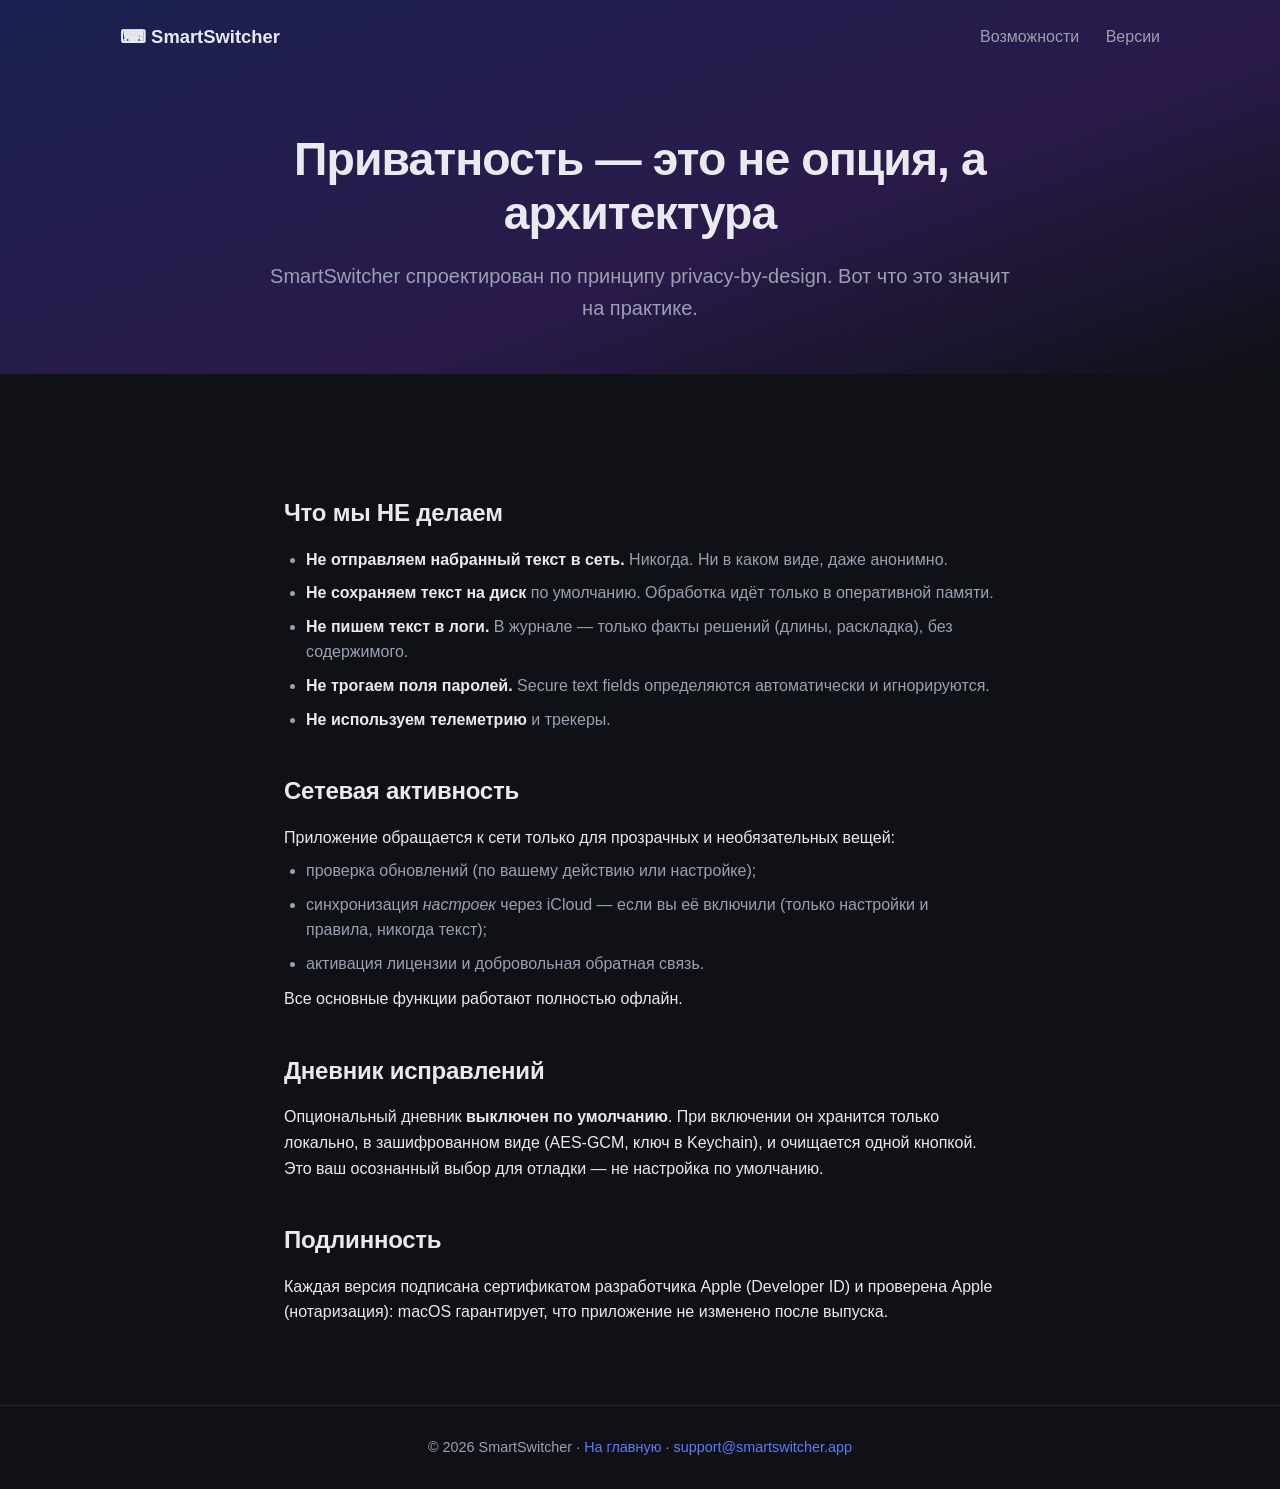
==== privacy.html @ c591fbb6 "Сайт и описание Co-Authored-By: Claude Opus 5.5 (1M context) <noreply@anthropic.com>" ====
<!DOCTYPE html>
<html lang="ru">
<head>
<meta charset="UTF-8">
<meta name="viewport" content="width=device-width, initial-scale=1.0">
<title>Приватность — SmartSwitcher</title>
<meta name="description" content="Как SmartSwitcher защищает ваши данные: обработка только в памяти, ноль сетевой передачи набранного текста, игнорирование паролей.">
<link rel="stylesheet" href="style.css">
</head>
<body>
<header class="hero compact">
  <nav>
    <a class="logo" href="index.html">⌨ SmartSwitcher</a>
    <div class="nav-links">
      <a href="index.html#features">Возможности</a>
      <a href="https://github.com/SeregaProt/SmartSwitcher-releases/releases">Версии</a>
    </div>
  </nav>
  <div class="hero-content">
    <h1>Приватность — это не опция, а архитектура</h1>
    <p class="lead">SmartSwitcher спроектирован по принципу privacy-by-design. Вот что это значит на практике.</p>
  </div>
</header>

<section class="prose">
  <h2>Что мы НЕ делаем</h2>
  <ul class="promises">
    <li><strong>Не отправляем набранный текст в сеть.</strong> Никогда. Ни в каком виде, даже анонимно.</li>
    <li><strong>Не сохраняем текст на диск</strong> по умолчанию. Обработка идёт только в оперативной памяти.</li>
    <li><strong>Не пишем текст в логи.</strong> В журнале — только факты решений (длины, раскладка), без содержимого.</li>
    <li><strong>Не трогаем поля паролей.</strong> Secure text fields определяются автоматически и игнорируются.</li>
    <li><strong>Не используем телеметрию</strong> и трекеры.</li>
  </ul>

  <h2>Сетевая активность</h2>
  <p>Приложение обращается к сети только для прозрачных и необязательных вещей:</p>
  <ul>
    <li>проверка обновлений (по вашему действию или настройке);</li>
    <li>синхронизация <em>настроек</em> через iCloud — если вы её включили (только настройки и правила, никогда текст);</li>
    <li>активация лицензии и добровольная обратная связь.</li>
  </ul>
  <p>Все основные функции работают полностью офлайн.</p>

  <h2>Дневник исправлений</h2>
  <p>Опциональный дневник <strong>выключен по умолчанию</strong>. При включении он хранится только локально, в зашифрованном виде (AES-GCM, ключ в Keychain), и очищается одной кнопкой. Это ваш осознанный выбор для отладки — не настройка по умолчанию.</p>

  <h2>Подлинность</h2>
  <p>Каждая версия подписана сертификатом разработчика Apple (Developer ID) и проверена Apple (нотаризация): macOS гарантирует, что приложение не изменено после выпуска.</p>
</section>

<footer>
  <p>© 2026 SmartSwitcher · <a href="index.html">На главную</a> · <a href="mailto:support@smartswitcher.app">support@smartswitcher.app</a></p>
</footer>
</body>
</html>
---- style.css ----
:root {
  --bg: #0f1117;
  --surface: #181b24;
  --text: #e8eaf0;
  --muted: #9aa0b0;
  --accent: #5b7cfa;
  --accent2: #8b5cf6;
  --ok: #34d399;
}

* { box-sizing: border-box; margin: 0; padding: 0; }

body {
  font-family: -apple-system, BlinkMacSystemFont, "Segoe UI", Roboto, sans-serif;
  background: var(--bg);
  color: var(--text);
  line-height: 1.6;
}

a { color: var(--accent); text-decoration: none; }
a:hover { text-decoration: underline; }
code {
  background: rgba(255,255,255,0.08);
  padding: 0.1em 0.4em;
  border-radius: 5px;
  font-family: "SF Mono", Menlo, monospace;
  font-size: 0.92em;
}

.hero {
  background: linear-gradient(160deg, #1a2150 0%, #2a1a4a 60%, #0f1117 100%);
  padding: 0 24px 90px;
}
.hero.compact { padding-bottom: 50px; }

nav {
  max-width: 1040px;
  margin: 0 auto;
  display: flex;
  justify-content: space-between;
  align-items: center;
  padding: 22px 0;
}
.logo { font-weight: 700; font-size: 1.15rem; color: var(--text); }
.nav-links a { margin-left: 22px; color: var(--muted); }

.hero-content { max-width: 760px; margin: 60px auto 0; text-align: center; }
h1 { font-size: 2.9rem; line-height: 1.15; letter-spacing: -0.02em; }
.lead { font-size: 1.25rem; color: var(--muted); margin-top: 20px; }
.cta { margin-top: 34px; display: flex; gap: 14px; justify-content: center; flex-wrap: wrap; }

.btn {
  display: inline-block;
  padding: 13px 26px;
  border-radius: 12px;
  font-weight: 600;
}
.btn.primary { background: linear-gradient(120deg, var(--accent), var(--accent2)); color: #fff; }
.btn.primary:hover { text-decoration: none; opacity: 0.92; }
.btn.ghost { border: 1px solid rgba(255,255,255,0.2); color: var(--text); }
.btn.ghost:hover { text-decoration: none; background: rgba(255,255,255,0.06); }
.sub { margin-top: 20px; color: var(--muted); font-size: 0.9rem; }

section { max-width: 1040px; margin: 0 auto; padding: 80px 24px; }
h2 { font-size: 2rem; text-align: center; letter-spacing: -0.01em; }

.grid {
  margin-top: 48px;
  display: grid;
  grid-template-columns: repeat(auto-fit, minmax(280px, 1fr));
  gap: 20px;
}
.card {
  background: var(--surface);
  border: 1px solid rgba(255,255,255,0.06);
  border-radius: 16px;
  padding: 26px;
}
.card h3 { font-size: 1.15rem; margin-bottom: 10px; }
.card p { color: var(--muted); }

.demo { text-align: center; }
.demo-box {
  margin: 40px auto 0;
  max-width: 460px;
  background: var(--surface);
  border-radius: 16px;
  padding: 30px;
  font-family: "SF Mono", Menlo, monospace;
  font-size: 1.3rem;
  text-align: left;
}
.demo-box .line { padding: 10px 0; }
.typed { color: var(--muted); }
.arrow { color: var(--accent); margin: 0 12px; }
.fixed { color: var(--ok); font-weight: 600; }
.muted { color: var(--muted); margin-top: 22px; }

.prose { max-width: 760px; }
.prose h2 { text-align: left; margin-top: 40px; margin-bottom: 14px; font-size: 1.5rem; }
.prose ul { margin: 0 0 10px 22px; color: var(--muted); }
.prose li { margin: 8px 0; }
.promises li strong { color: var(--text); }

footer {
  border-top: 1px solid rgba(255,255,255,0.08);
  padding: 30px 24px;
  text-align: center;
  color: var(--muted);
  font-size: 0.9rem;
}

@media (max-width: 600px) {
  h1 { font-size: 2.1rem; }
  .nav-links a { margin-left: 14px; font-size: 0.9rem; }
}
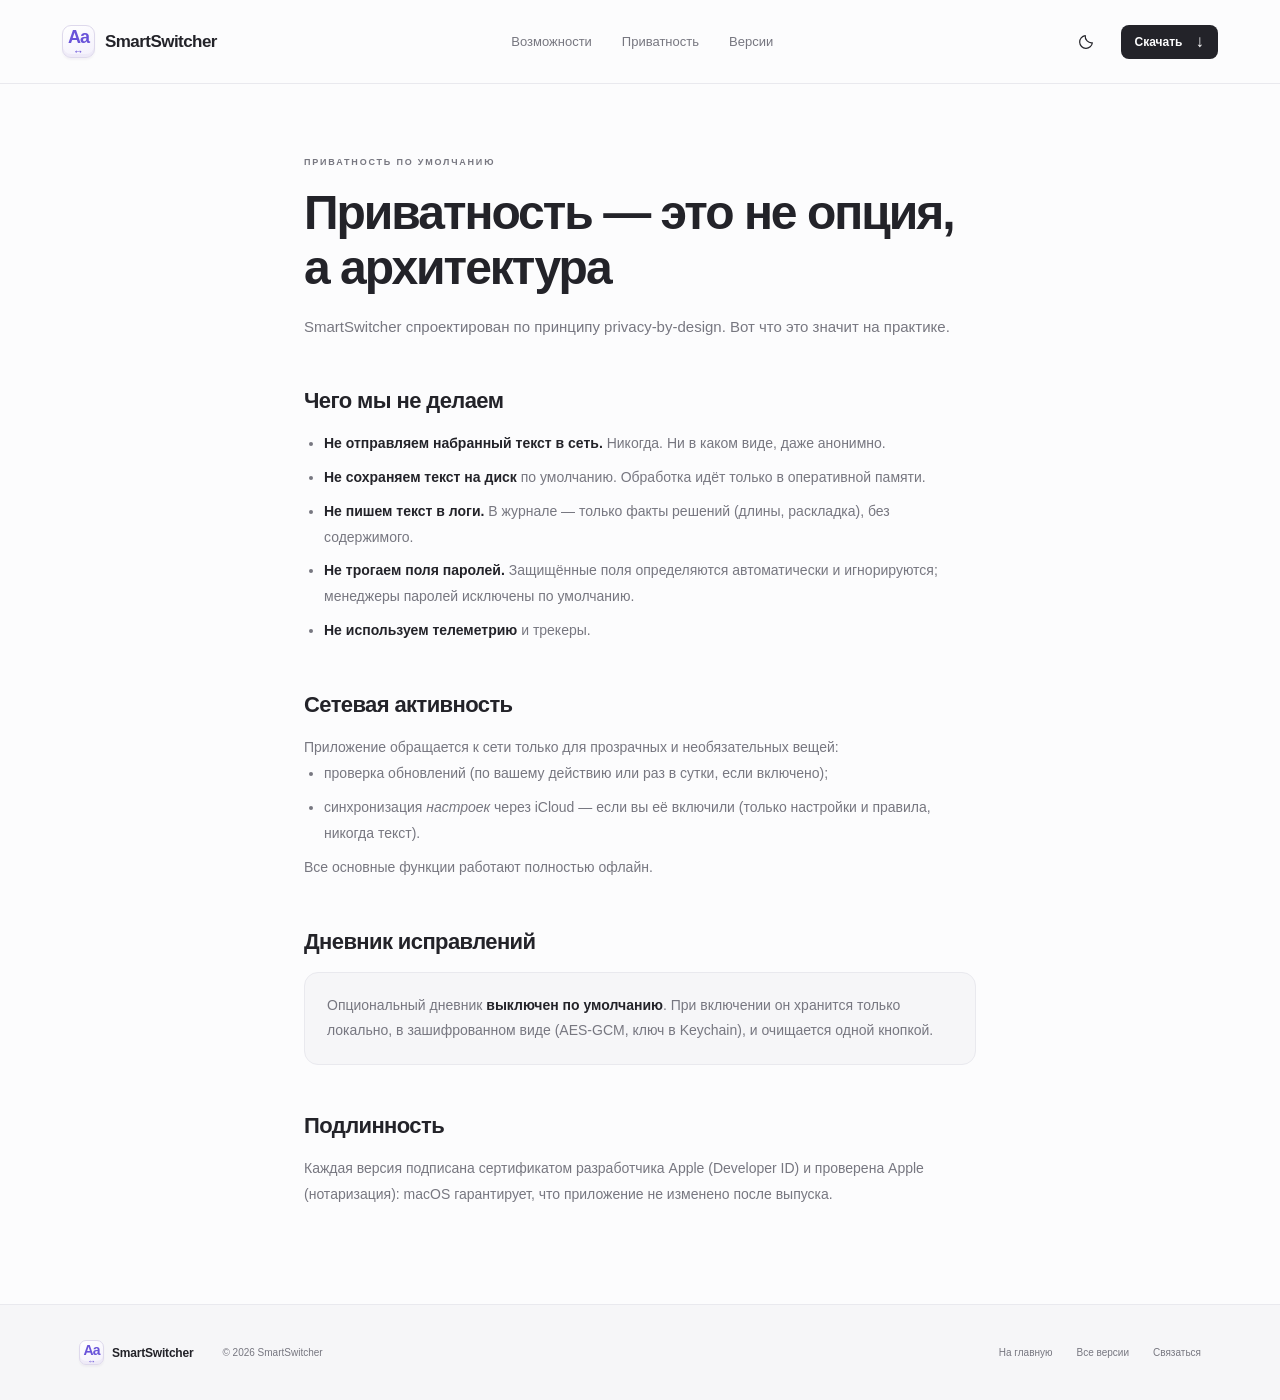
==== commit 19024365: "Новый дизайн сайта (макет Google Stitch) Факты сверены с приложением: разделы настроек, меню, хоткеи" ====
--- a/privacy.html
+++ b/privacy.html
@@ -1,55 +1,57 @@
 <!DOCTYPE html>
-<html lang="ru">
+<html lang="ru" data-theme="light">
 <head>
-<meta charset="UTF-8">
-<meta name="viewport" content="width=device-width, initial-scale=1.0">
-<title>Приватность — SmartSwitcher</title>
-<meta name="description" content="Как SmartSwitcher защищает ваши данные: обработка только в памяти, ноль сетевой передачи набранного текста, игнорирование паролей.">
-<link rel="stylesheet" href="style.css">
+  <meta charset="UTF-8"><meta name="viewport" content="width=device-width, initial-scale=1">
+  <meta name="theme-color" content="#fcfcfd"><meta name="description" content="Как SmartSwitcher защищает ваши данные: обработка только в памяти, набранный текст не уходит в сеть, поля паролей игнорируются.">
+  <title>Приватность — SmartSwitcher</title>
+  <link rel="icon" href="icon.svg" type="image/svg+xml"><link rel="stylesheet" href="styles.css">
+  <script>try{document.documentElement.dataset.theme=localStorage.getItem('ss-theme')||(matchMedia('(prefers-color-scheme: dark)').matches?'dark':'light')}catch(e){}</script>
 </head>
 <body>
-<header class="hero compact">
-  <nav>
-    <a class="logo" href="index.html">⌨ SmartSwitcher</a>
-    <div class="nav-links">
-      <a href="index.html#features">Возможности</a>
-      <a href="https://github.com/SeregaProt/SmartSwitcher-releases/releases">Версии</a>
-    </div>
-  </nav>
-  <div class="hero-content">
-    <h1>Приватность — это не опция, а архитектура</h1>
-    <p class="lead">SmartSwitcher спроектирован по принципу privacy-by-design. Вот что это значит на практике.</p>
-  </div>
-</header>
+<svg class="symbols" xmlns="http://www.w3.org/2000/svg" aria-hidden="true"><defs>
+<symbol id="i-moon" viewBox="0 0 24 24"><path d="M20.5 13A8.5 8.5 0 0 1 11 3.5 8.5 8.5 0 1 0 20.5 13Z"/></symbol>
+<symbol id="i-sun" viewBox="0 0 24 24"><circle cx="12" cy="12" r="4"/><path d="M12 2v2m0 16v2M2 12h2m16 0h2M5 5l1.5 1.5m11 11L19 19M5 19l1.5-1.5m11-11L19 5"/></symbol>
+</defs></svg>
+<header class="header"><div class="nav-wrap">
+  <a class="brand" href="index.html" aria-label="SmartSwitcher — на главную"><span class="app-icon small">Аа<span>↔</span></span><span>SmartSwitcher</span></a>
+  <nav aria-label="Основная навигация"><a href="index.html#features">Возможности</a><a href="index.html#privacy">Приватность</a><a href="https://github.com/SeregaProt/SmartSwitcher-releases/releases">Версии</a></nav>
+  <div class="nav-actions"><button class="theme-toggle icon-button" aria-label="Сменить тему" title="Сменить тему"><svg class="icon moon"><use href="#i-moon"/></svg><svg class="icon sun"><use href="#i-sun"/></svg></button><a class="button small-button" href="https://github.com/SeregaProt/SmartSwitcher-releases/releases/latest/download/SmartSwitcher.dmg">Скачать<span class="download-arrow">↓</span></a></div>
+</div></header>
+<main class="doc">
+  <span class="section-kicker">ПРИВАТНОСТЬ ПО УМОЛЧАНИЮ</span>
+  <h1>Приватность — это не опция, а архитектура</h1>
+  <p class="lead">SmartSwitcher спроектирован по принципу privacy-by-design. Вот что это значит на практике.</p>
 
-<section class="prose">
-  <h2>Что мы НЕ делаем</h2>
-  <ul class="promises">
+  <h2>Чего мы не делаем</h2>
+  <ul>
     <li><strong>Не отправляем набранный текст в сеть.</strong> Никогда. Ни в каком виде, даже анонимно.</li>
     <li><strong>Не сохраняем текст на диск</strong> по умолчанию. Обработка идёт только в оперативной памяти.</li>
     <li><strong>Не пишем текст в логи.</strong> В журнале — только факты решений (длины, раскладка), без содержимого.</li>
-    <li><strong>Не трогаем поля паролей.</strong> Secure text fields определяются автоматически и игнорируются.</li>
+    <li><strong>Не трогаем поля паролей.</strong> Защищённые поля определяются автоматически и игнорируются; менеджеры паролей исключены по умолчанию.</li>
     <li><strong>Не используем телеметрию</strong> и трекеры.</li>
   </ul>
 
   <h2>Сетевая активность</h2>
   <p>Приложение обращается к сети только для прозрачных и необязательных вещей:</p>
   <ul>
-    <li>проверка обновлений (по вашему действию или настройке);</li>
-    <li>синхронизация <em>настроек</em> через iCloud — если вы её включили (только настройки и правила, никогда текст);</li>
-    <li>активация лицензии и добровольная обратная связь.</li>
+    <li>проверка обновлений (по вашему действию или раз в сутки, если включено);</li>
+    <li>синхронизация <em>настроек</em> через iCloud — если вы её включили (только настройки и правила, никогда текст).</li>
   </ul>
   <p>Все основные функции работают полностью офлайн.</p>
 
   <h2>Дневник исправлений</h2>
-  <p>Опциональный дневник <strong>выключен по умолчанию</strong>. При включении он хранится только локально, в зашифрованном виде (AES-GCM, ключ в Keychain), и очищается одной кнопкой. Это ваш осознанный выбор для отладки — не настройка по умолчанию.</p>
+  <div class="note-card"><p>Опциональный дневник <strong>выключен по умолчанию</strong>. При включении он хранится только локально, в зашифрованном виде (AES-GCM, ключ в Keychain), и очищается одной кнопкой.</p></div>
 
   <h2>Подлинность</h2>
   <p>Каждая версия подписана сертификатом разработчика Apple (Developer ID) и проверена Apple (нотаризация): macOS гарантирует, что приложение не изменено после выпуска.</p>
-</section>
-
-<footer>
-  <p>© 2026 SmartSwitcher · <a href="index.html">На главную</a> · <a href="mailto:support@smartswitcher.app">support@smartswitcher.app</a></p>
-</footer>
+</main>
+<footer><div class="footer-inner"><a href="index.html" class="brand"><span class="app-icon small">Аа<span>↔</span></span><span>SmartSwitcher</span></a><span class="copyright">© 2026 SmartSwitcher</span><div class="footer-links"><a href="index.html">На главную</a><a href="https://github.com/SeregaProt/SmartSwitcher-releases/releases">Все версии</a><a href="https://github.com/SeregaProt/SmartSwitcher-releases/issues">Связаться</a></div></div></footer>
+<script>
+document.querySelector('.theme-toggle').addEventListener('click', () => {
+  const root = document.documentElement;
+  root.dataset.theme = root.dataset.theme === 'dark' ? 'light' : 'dark';
+  try { localStorage.setItem('ss-theme', root.dataset.theme); } catch {}
+});
+</script>
 </body>
 </html>
--- a/styles.css
+++ b/styles.css
@@ -0,0 +1,14 @@
+@font-face{font-family:Inter;src:local('Inter');font-display:swap}
+:root{--bg:#fcfcfd;--surface:#fff;--surface-soft:#f6f6f8;--text:#232329;--muted:#777780;--line:#e9e9ee;--accent:#6953d9;--accent-soft:#efecfb;--shadow:0 24px 70px #29224912;--window:#fff;--sidebar:#f1f0f3;--ui-text:#4f4d57;color-scheme:light}
+*{box-sizing:border-box}html{scroll-behavior:smooth;scroll-padding-top:90px}body{margin:0;background:var(--bg);color:var(--text);font-family:Inter,-apple-system,BlinkMacSystemFont,'Segoe UI',Arial,sans-serif;-webkit-font-smoothing:antialiased;font-size:15px;line-height:1.5;overflow-x:hidden}button,input{font:inherit}button,a{-webkit-tap-highlight-color:transparent}button{cursor:pointer}a{color:inherit;text-decoration:none}button{color:inherit}button:focus-visible,a:focus-visible,input:focus-visible,summary:focus-visible{outline:3px solid #9e90e9;outline-offset:5px}button{border:0;background:none}h1,h2,h3,p{margin:0}h1,h2,h3{font-weight:600}button,input{border-radius:0}.symbols{position:absolute;width:0;height:0;overflow:hidden}.icon{width:20px;height:20px;fill:none;stroke:currentColor;stroke-width:1.6;stroke-linecap:round;stroke-linejoin:round;flex-shrink:0;vertical-align:middle}.icon-button{display:grid;place-items:center;width:36px;height:36px;border-radius:9px}.icon-button:hover{background:var(--surface-soft)}.section-wrap{max-width:1120px;margin:0 auto;padding-left:24px;padding-right:24px}.header{height:84px;border-bottom:1px solid var(--line);background:var(--bg)}.nav-wrap{max-width:1220px;height:100%;padding:0 32px;display:flex;align-items:center;justify-content:space-between;margin:auto}.brand{display:flex;gap:10px;align-items:center;font-size:17px;font-weight:650;letter-spacing:-.55px}.app-icon{display:inline-flex;flex-direction:column;align-items:center;justify-content:center;background:linear-gradient(160deg,#fff,#f3f0fc);border:1px solid #ded9ec;box-shadow:0 2px 2px #37214d0a,inset 0 -3px 0 #ccc6de30;color:#6953d9;line-height:1;font-weight:600;letter-spacing:-1px;flex-shrink:0}.app-icon span{font-size:.6em;letter-spacing:0;line-height:1.1}.app-icon.small{width:33px;height:33px;border-radius:9px;font-size:18px;padding-top:3px}.app-icon.large{width:82px;height:82px;border-radius:21px;font-size:39px;padding-top:6px;box-shadow:0 12px 25px #73619014,inset 0 -4px 0 #ccc6de30}.header nav{display:flex;gap:30px;font-size:13px;color:var(--muted);align-items:center}.text-button{padding:0;font-size:inherit}.header nav a:hover,.header nav button:hover,.footer-links button:hover{color:var(--accent)}.nav-actions{display:flex;align-items:center;gap:17px}.theme-toggle .icon{width:18px;height:18px}.sun{display:none}.button{display:inline-flex;align-items:center;justify-content:center;gap:8px;font-weight:550;border-radius:10px;transition:transform .2s,background .2s,box-shadow .2s;white-space:nowrap}.button:hover{transform:translateY(-2px)}.button.primary{padding:14px 22px;min-height:52px;background:var(--accent);color:#fff;box-shadow:0 4px 9px #513db322,inset 0 1px 0 #ffffff22;border:1px solid #00000008;font-size:14px;letter-spacing:-.1px}.button.primary:hover{background:#5943c8;box-shadow:0 6px 18px #5841c236}.button .apple{width:22px;height:22px}.small-button{background:var(--text);color:var(--bg);height:34px;padding:0 14px;font-size:12px;border-radius:8px}.download-arrow{font-size:17px;margin-left:5px}.hero{padding:70px 24px 0;text-align:center}.hero-copy{position:relative;z-index:1}.eyebrow{display:inline-flex;align-items:center;gap:8px;font-size:11px;letter-spacing:.3px;color:var(--muted);margin-bottom:24px;border:1px solid var(--line);border-radius:30px;padding:6px 12px;background:var(--surface)}.status-dot{width:5px;height:5px;border-radius:50%;display:inline-block;background:#7b69d3;flex-shrink:0;box-shadow:0 0 0 3px #7b69d30a}h1{font-size:clamp(48px,5.35vw,78px);line-height:1.08;letter-spacing:-4.7px;font-weight:620}h1 span{color:var(--accent)}.hero-description{font-size:16px;line-height:1.8;color:var(--muted);margin:25px auto 27px;max-width:675px;letter-spacing:-.25px}.hero-actions{display:flex;align-items:center;justify-content:center;gap:26px}.quiet-link{display:inline-flex;align-items:center;gap:6px;font-size:13px;padding:0;font-weight:500}.quiet-link .icon{width:17px;height:17px;transition:transform .2s}.quiet-link:hover .icon{transform:translateX(4px)}.trust{display:flex;align-items:center;gap:7px;justify-content:center;margin-top:18px;font-size:10px;color:var(--muted)}.trust .icon{width:13px;height:13px}.trust>span{padding:0 1px;color:#b7b5bf}.hero-demo{max-width:1010px;height:437px;margin:49px auto 0;border:1px solid #dedbe8;border-radius:16px;background:radial-gradient(ellipse at 30% 95%,#d9d0ee 0,transparent 52%),radial-gradient(ellipse at 85% 5%,#dbd8f0 0,transparent 55%),#eeecf5;position:relative;box-shadow:0 16px 65px #6c5e8110;overflow:hidden}.desktop-bar{height:31px;background:#ffffff50;display:flex;align-items:center;justify-content:space-between;padding:0 19px;border-bottom:1px solid #ffffff55;color:#4c465d;font-size:10px;backdrop-filter:blur(15px)}.desktop-bar-left,.desktop-bar-right{display:flex;align-items:center;gap:16px}.desktop-bar .icon{width:13px;height:13px}.desktop-bar b{font-weight:550}.desktop-bar-right{gap:13px}.menu-app{font-size:13px;font-weight:600;padding:1px 6px;background:#9286ac20;border-radius:4px}.layout-code{font-size:9px}.battery{display:block;width:17px;height:8px;border:1px solid currentColor;position:relative;border-radius:2px;opacity:.6}.battery:before{content:'';position:absolute;inset:1px 3px 1px 1px;background:currentColor;border-radius:.5px}.battery:after{content:'';position:absolute;width:1px;height:3px;background:currentColor;right:-3px;top:1.5px}.notes-window{position:absolute;width:770px;height:307px;left:50%;top:64px;transform:translateX(-50%);background:var(--window);display:flex;border:1px solid #4d41572b;border-radius:11px;box-shadow:0 22px 42px #41324e26,0 2px 5px #33213b10;text-align:left;overflow:hidden}.notes-sidebar{width:205px;background:var(--sidebar);border-right:1px solid var(--line);flex-shrink:0;padding:17px 11px}.traffic-lights{display:flex;gap:7px}.traffic-lights i{display:block;width:10px;height:10px;border-radius:50%;background:#ff6058;border:.5px solid #e34f47}.traffic-lights i:nth-child(2){background:#ffbd2f;border-color:#e6a821}.traffic-lights i:nth-child(3){background:#28c840;border-color:#20ae34}.notes-sidebar .traffic-lights{margin:0 3px 25px}.notes-folder{font-size:10px;color:var(--muted);padding:0 8px 7px;display:flex;justify-content:space-between}.note-preview{padding:13px 9px;border-radius:6px;border-bottom:1px solid #8e839113;display:flex;flex-direction:column;gap:3px}.note-preview b{font-size:10px;font-weight:600}.note-preview span{font-size:8px;color:var(--muted);white-space:nowrap}.note-preview.active{background:#e1dce9}.notes-main{flex:1;min-width:0}.notes-toolbar{height:44px;display:flex;justify-content:flex-end;gap:21px;align-items:center;padding:0 18px;color:#8b868f;font-size:12px}.notes-toolbar .icon{width:15px;height:15px}.note-date{text-align:center;color:#a5a1aa;font-size:9px}.note-content{padding:21px 37px}.note-content h3{font-size:21px;letter-spacing:-.6px;font-weight:650;margin-bottom:6px}.note-content>p{font-size:11px;color:var(--muted)}.typing-area{position:relative;display:inline-flex;margin-top:17px;max-width:100%}#demo-input{width:240px;max-width:100%;font-size:39px;line-height:1.3;font-weight:500;letter-spacing:-1.4px;border:0;padding:0 0 3px;background:transparent;color:var(--text);outline:0;caret-color:var(--accent);border-bottom:1px solid transparent;transition:color .25s}#demo-input:focus{border-bottom-color:#a499d73b}#demo-input.corrected{color:var(--accent)}.demo-hud{position:absolute;left:175px;bottom:-31px;display:flex;align-items:center;gap:8px;background:var(--window);border:1px solid var(--line);border-radius:8px;font-size:10px;padding:8px 10px;box-shadow:0 7px 20px #30244718;white-space:nowrap;color:var(--ui-text);transition:opacity .3s,transform .3s;opacity:0;transform:translateY(4px)}.demo-hud.visible{opacity:1;transform:none}.demo-hud .icon{width:11px;height:11px}.hud-app{border-right:1px solid var(--line);padding-right:9px;font-weight:600;color:var(--accent)}.hud-check{display:flex;align-items:center;background:var(--accent-soft);padding:2px;border-radius:50%;color:var(--accent);margin-left:2px}.input-hint{display:block;color:#a4a0ad;font-size:9px;margin-top:26px;letter-spacing:.1px}.demo-caption{position:absolute;left:0;right:0;bottom:20px;padding:0 120px;display:flex;justify-content:space-between;align-items:center;color:#797185;font-size:10px}.demo-caption>span{display:flex;align-items:center;gap:7px}.replay{font-size:10px;display:flex;align-items:center;gap:5px;color:#797185;padding:4px}.replay .icon{width:12px;height:12px}.hero-footnote{font-size:12px;margin-top:23px;color:var(--muted)}.hero-footnote span{color:var(--text)}.section-heading{text-align:center}.section-kicker{display:block;font-size:9px;font-weight:600;letter-spacing:1.8px;color:var(--muted);margin-bottom:15px}.section-heading h2{font-size:40px;line-height:1.18;letter-spacing:-1.8px}.section-heading>p{font-size:14px;color:var(--muted);margin-top:17px;letter-spacing:-.2px}.how{padding-top:108px;padding-bottom:106px}.steps{display:grid;grid-template-columns:1fr 40px 1fr 40px 1fr;align-items:start;margin:49px auto 36px;max-width:960px}.steps article{position:relative;padding:0 20px}.step-number{position:absolute;right:30px;top:4px;font-family:ui-monospace,SFMono-Regular,Consolas,monospace;font-size:11px;color:#bab7c3}.step-icon{width:26px;height:26px;color:var(--accent);margin-bottom:20px}.steps h3{font-size:15px;letter-spacing:-.3px;line-height:1.5}.steps p{font-size:12px;color:var(--muted);line-height:1.7;margin-top:9px}.step-arrow{color:#b7b3c1;margin-top:6px;font-size:19px}.example-strip{display:flex;justify-content:center;gap:37px;align-items:center;background:var(--surface-soft);border:1px solid var(--line);border-radius:11px;max-width:880px;margin:auto;padding:19px 14px}.example-strip button{display:flex;gap:15px;align-items:center;font-size:13px;padding:1px;transition:opacity .2s}.example-strip button:hover{opacity:.6}.example-strip code{font-family:ui-monospace,SFMono-Regular,Consolas,monospace;color:#9a95a4;font-size:13px}.example-strip code:last-child{color:var(--text)}.example-strip button>span{color:#aba4ba}.example-strip i{height:16px;width:1px;background:var(--line)}.features{padding-bottom:110px}.bento{display:grid;grid-template-columns:repeat(12,1fr);gap:15px;margin-top:43px}.feature-card{padding:30px;border:1px solid var(--line);border-radius:16px;background:var(--surface-soft);position:relative;overflow:hidden;min-width:0}.feature-label{display:flex;align-items:center;gap:8px;font-size:11px;color:var(--muted);font-weight:500}.feature-label .icon{width:17px;height:17px;color:#8b829d}.feature-card h3{font-size:24px;letter-spacing:-.8px;line-height:1.3;margin:19px 0 13px}.feature-card p{font-size:12px;color:var(--muted);line-height:1.8}.detector{grid-column:span 7;background:linear-gradient(120deg,var(--surface-soft) 20%,var(--accent-soft));min-height:325px}.detect-visual{display:flex;align-items:center;gap:20px;margin:26px 0 25px;font-family:ui-monospace,SFMono-Regular,Consolas,monospace}.detected-word{font-size:26px;color:#aba5bb;text-decoration:line-through;text-decoration-thickness:1px;text-decoration-color:#c4bdce}.detect-visual>.icon{color:#b1a9c5;width:22px}.correct-word{display:flex;align-items:center;gap:16px;font-size:27px;color:var(--accent);background:#b1a1ed1f;padding:6px 13px;border:1px solid #a48ae521;border-radius:8px}.correct-word .icon{width:16px;height:16px}.card-foot{display:flex;align-items:center;gap:7px;font-size:9px;color:#8a819d}.private-card{grid-column:span 5}.private-card p{position:relative;z-index:1}.privacy-orbit{width:160px;height:160px;position:absolute;border:1px solid #a49cb822;border-radius:50%;bottom:-44px;right:44px;display:grid;place-items:center}.privacy-orbit:before{content:'';position:absolute;inset:21px;border:1px solid #a49cb82b;border-radius:50%}.privacy-orbit>div{width:68px;height:68px;border:1px solid var(--line);background:var(--surface);display:grid;place-items:center;border-radius:19px;box-shadow:0 8px 25px #39284d09;transform:translateY(-4px)}.privacy-orbit .icon{width:30px;height:30px;color:#8b7ba7}.orbit-dot{position:absolute;width:5px;height:5px;background:#cec6df;border-radius:50%}.orbit-dot.one{top:31px;left:13px}.orbit-dot.two{top:18px;right:27px}.speed-card,.manual-card,.replace-card{grid-column:span 4;min-height:290px}.speed-card h3,.manual-card h3,.replace-card h3{font-size:17px;letter-spacing:-.45px;margin:0 0 11px;line-height:1.4}.speed-value{font-size:59px;letter-spacing:-3.5px;font-weight:550;margin:18px 0 6px;line-height:1.2}.speed-value>span{font-size:22px;letter-spacing:-.8px;color:var(--muted);font-weight:400}.chip{display:inline-flex;align-items:center;gap:4px;border:1px solid var(--line);border-radius:5px;padding:4px 8px;font-size:9px;color:var(--muted);margin-top:18px;background:var(--surface)}.chip .icon{width:13px;height:13px}.shift-keys{display:flex;gap:9px;height:100px;align-items:center}.shift-keys kbd{font-family:inherit;width:68px;height:62px;border:1px solid #d8d5df;background:linear-gradient(var(--surface),var(--surface-soft));border-radius:10px;box-shadow:0 4px 0 #dcd9e3,0 6px 12px #4a385b10,inset 0 1px 0 #ffffff70;font-size:24px;display:flex;flex-direction:column;padding:7px 10px;color:var(--ui-text);line-height:1.2;transform:rotate(-5deg)}.shift-keys kbd:nth-child(2){transform:rotate(4deg) translateY(1px)}.shift-keys kbd span{font-size:9px;text-align:right;margin-top:3px;letter-spacing:.3px}.replacement{display:flex;align-items:center;gap:9px;height:100px;font-size:18px;letter-spacing:-.8px}.replacement>span{background:var(--surface);border:1px solid var(--line);padding:6px 9px;border-radius:7px;color:var(--muted)}.replacement .icon{width:17px;color:#aaa2bb}.replacement b{font-weight:500;color:var(--accent)}.language-card{grid-column:span 12;display:flex;align-items:center;gap:34px;padding:26px 32px}.language-keys{display:flex;align-items:center;gap:17px}.language-keys>span{width:52px;height:52px;display:grid;place-items:center;border:1px solid var(--line);border-radius:12px;background:var(--surface);font-size:25px;font-weight:500;color:var(--accent)}.language-keys>span:last-child{color:var(--muted)}.language-keys .icon{color:#aaa2bb;width:17px}.language-card h3{font-size:18px;margin:6px 0}.language-card p{font-size:11px}.language-card .feature-label{font-size:9px;letter-spacing:.8px}.language-note{margin-left:auto;color:#a19aa9;font-size:10px;padding:7px 12px;border:1px solid var(--line);border-radius:30px;white-space:nowrap}.privacy-section{background:#24232b;color:#f6f5f9;padding:77px 24px;position:relative;overflow:hidden}.privacy-section:before{content:'';position:absolute;inset:0;background:radial-gradient(ellipse at 18% 15%,#5d477527 0,transparent 55%);pointer-events:none}.privacy-inner{max-width:1000px;margin:auto;display:grid;grid-template-columns:1.1fr 1fr;gap:90px;position:relative}.large-lock{display:grid;place-items:center;width:46px;height:46px;border-radius:12px;border:1px solid #ffffff14;background:#ffffff04;margin-bottom:24px;color:#b5a8d9;box-shadow:inset 0 1px #ffffff05}.large-lock .icon{width:24px;height:24px}.privacy-section .section-kicker{color:#8f889e;font-size:8px;letter-spacing:1.65px}.privacy-heading h2{font-size:39px;letter-spacing:-1.4px;line-height:1.2}.privacy-heading p{font-size:12px;color:#a7a1b2;margin-top:17px}.privacy-promises{padding-top:10px}.privacy-promises article{display:flex;gap:14px;padding:16px 0 18px;border-bottom:1px solid #ffffff0b}.privacy-promises article>.icon{color:#a79bc8;margin-top:5px;width:16px;height:16px}.privacy-promises h3{font-size:19px;letter-spacing:-.4px}.privacy-promises p{font-size:11px;color:#938d9e;margin-top:4px}.privacy-promises .quiet-link{margin:23px 0 0 30px;font-size:11px;color:#bdb1d9}.settings-section{padding-top:104px;padding-bottom:101px}.settings-stage{height:465px;margin-top:46px;background:radial-gradient(ellipse at 80% 90%,#e8e4f2,transparent 60%),#f3f1f7;border:1px solid var(--line);border-radius:16px;position:relative;overflow:hidden}.settings-window{display:flex;background:var(--window);width:718px;height:355px;border:1px solid #50465c33;border-radius:11px;box-shadow:0 20px 40px #4233521c,0 2px 4px #2f174d0d;position:absolute;left:67px;top:55px;overflow:hidden}.settings-sidebar{width:187px;background:var(--sidebar);border-right:1px solid var(--line);padding:16px 10px;flex-shrink:0}.settings-sidebar>.traffic-lights{margin:0 3px}.settings-brand{margin:19px 0 19px 8px;display:grid;grid-template-columns:33px auto;column-gap:9px;align-items:center}.settings-brand .app-icon{grid-row:span 2}.settings-brand b{font-size:11px;align-self:end;letter-spacing:-.2px}.settings-brand small{font-size:8px;color:var(--muted);align-self:start}.settings-tabs{display:flex;flex-direction:column;gap:3px}.settings-tabs button{display:flex;align-items:center;text-align:left;gap:8px;font-size:10px;padding:7px 8px;border-radius:5px;color:var(--ui-text)}.settings-tabs .icon{width:14px;height:14px;stroke-width:1.7;color:#8d849b}.settings-tabs button.active{background:var(--accent);color:#fff}.settings-tabs button.active .icon{color:#eee9ff}.settings-tabs button:not(.active):hover{background:#8a7aa410}.settings-panel{padding:29px 28px;flex:1;min-width:0}.settings-panel h3{font-size:17px;letter-spacing:-.5px;margin-bottom:20px}.settings-group{border:1px solid var(--line);border-radius:7px;margin-bottom:14px;overflow:hidden;background:var(--surface)}.setting-row{display:flex;justify-content:space-between;gap:14px;align-items:center;min-height:44px;border-bottom:1px solid var(--line);padding:11px 12px;font-size:10px}.setting-row:last-child{border:0}.setting-row>div>span{display:block;color:var(--muted);font-size:8px;margin-top:3px}.switch{width:29px;height:17px;padding:2px;border-radius:20px;background:#bdb9c6;flex-shrink:0;transition:background .2s;display:flex;align-items:center}.switch:before{content:'';width:13px;height:13px;border-radius:50%;background:#fff;box-shadow:0 1px 3px #0002;transition:transform .2s}.switch[aria-checked=true]{background:var(--accent)}.switch[aria-checked=true]:before{transform:translateX(12px)}.settings-foot{font-size:8px;color:var(--muted);padding:0 4px;line-height:1.8}.settings-foot .icon{width:10px;height:10px;margin-right:3px}.panel-label{font-size:8px;color:var(--muted);margin-bottom:6px;padding-left:3px}.setting-value{color:var(--muted);white-space:nowrap;font-size:9px}.shortcut{font-size:9px;color:#9c97a5;white-space:nowrap}.menubar-preview{position:absolute;right:40px;top:84px;width:249px;z-index:2;color:var(--ui-text)}.mini-menubar{display:flex;height:25px;align-items:center;justify-content:flex-end;gap:14px;padding-right:8px;font-size:9px;color:#7a728a}.mini-menubar>.icon{width:14px;height:14px}.mini-menubar button{font-weight:550;font-size:12px;height:25px;padding:1px 10px;border-radius:4px}.mini-menubar button.selected{background:#9e92b940;color:#51415f}.app-menu{background:#fbfaffeb;backdrop-filter:blur(30px);border:1px solid #80768738;border-radius:8px;padding:7px 6px;box-shadow:0 13px 27px #30213f28;font-size:10px;margin-top:4px;color:#5b5365}.app-menu[hidden]{display:none}.menu-title{display:flex;gap:7px;align-items:center;padding:7px 7px 8px}.menu-title b{font-weight:500;font-size:10px}.menu-separator{height:1px;background:#80718d1f;margin:3px 6px}.app-menu>button{display:flex;justify-content:space-between;padding:7px;width:100%;text-align:left;border-radius:4px;font-size:10px}.app-menu>button:hover{background:var(--accent);color:#fff}.app-menu>button:hover .shortcut{color:#dcd4ff}.menu-muted{font-size:9px;color:#9d94a9;padding:5px 7px}.settings-caption{text-align:center;font-size:11px;color:var(--muted);margin-top:19px}.settings-caption .icon{width:13px;height:13px;margin-right:5px}.faq{max-width:810px;padding-bottom:105px}.faq-list{margin-top:35px}.faq details{border-bottom:1px solid var(--line)}.faq summary{display:flex;justify-content:space-between;align-items:center;gap:20px;list-style:none;cursor:pointer;font-weight:500;font-size:14px;letter-spacing:-.1px;padding:22px 0}.faq summary::-webkit-details-marker{display:none}.faq summary .icon{color:var(--muted);width:16px;height:16px;transition:transform .2s}.faq details[open] summary .icon{transform:rotate(180deg)}.faq details p{font-size:13px;color:var(--muted);line-height:1.85;max-width:670px;padding:0 35px 23px 0}.final-cta{text-align:center;background:linear-gradient(var(--bg),var(--surface-soft));padding:68px 24px 78px;border-top:1px solid var(--line)}.final-cta h2{font-size:49px;letter-spacing:-2.3px;line-height:1.13;margin:25px 0 16px}.final-cta>p{color:var(--muted);font-size:15px;margin-bottom:24px}.version-note{display:block;font-size:10px;margin-top:17px;color:var(--muted)}.version-note>span{margin:0 5px;color:#aaa4b3}footer{background:var(--surface-soft);border-top:1px solid var(--line)}.footer-inner{max-width:1170px;min-height:95px;margin:auto;padding:24px;display:flex;align-items:center;gap:29px}.footer-inner .brand{font-size:12px;gap:8px;letter-spacing:-.2px}.footer-inner .app-icon{width:25px;height:25px;font-size:14px;border-radius:7px}.copyright{color:var(--muted);font-size:10px}.footer-links{display:flex;gap:24px;align-items:center;margin-left:auto}.footer-links button{font-size:10px;color:var(--muted);padding:0}dialog{width:min(460px,calc(100% - 32px));border:1px solid var(--line);border-radius:18px;background:var(--surface);color:var(--text);padding:36px;box-shadow:0 25px 100px #0003}dialog::backdrop{background:#18132555;backdrop-filter:blur(5px)}.dialog-close{position:absolute;right:10px;top:10px}.dialog-close .icon{width:18px;height:18px}#dialog-content>.icon{width:32px;height:32px;color:var(--accent);margin-bottom:18px}#dialog-content h2{font-size:25px;letter-spacing:-.8px;margin-bottom:16px;line-height:1.2}#dialog-content p{font-size:13px;line-height:1.85;color:var(--muted);margin-top:10px}#dialog-content ul{padding-left:20px;font-size:13px;color:var(--muted);line-height:1.9}.dialog-done{margin-top:25px;width:100%}.stat-demo{font-size:9px;color:var(--muted);margin-bottom:12px}.stats-grid{display:flex;gap:10px}.stat-cell{flex:1;padding:15px;background:var(--surface-soft);border:1px solid var(--line);border-radius:7px}.stat-cell b{font-size:24px;font-weight:500;display:block;color:var(--accent)}.stat-cell span{font-size:8px;color:var(--muted)}
+[data-theme=dark]{--bg:#17171b;--surface:#222228;--surface-soft:#1d1d23;--text:#efedf4;--muted:#95919f;--line:#303037;--accent:#a090ee;--accent-soft:#292439;--window:#26252c;--sidebar:#2e2c34;--ui-text:#c1bcca;color-scheme:dark}[data-theme=dark] .sun{display:block}[data-theme=dark] .moon{display:none}[data-theme=dark] .button.primary{background:#8070d8;color:#fff}[data-theme=dark] .button.primary:hover{background:#8f7ee9}[data-theme=dark] .app-icon{background:linear-gradient(160deg,#36313f,#25212e);color:#b8a8f3;border-color:#4a415c;box-shadow:inset 0 -3px #1a182b40,0 2px 2px #0002}[data-theme=dark] .hero-demo{background:radial-gradient(ellipse at 10% 100%,#493759,transparent 60%),radial-gradient(ellipse at 95% 10%,#45415c,transparent 60%),#302b3d;border-color:#484150}[data-theme=dark] .desktop-bar{background:#1f1a2c50;border-color:#ffffff0b;color:#c1b6d3}[data-theme=dark] .note-preview.active{background:#494153}[data-theme=dark] .notes-window{border-color:#7a6d8838;box-shadow:0 22px 42px #0005}[data-theme=dark] .demo-caption,[data-theme=dark] .replay{color:#a599b6}[data-theme=dark] .shift-keys kbd{border-color:#4a4557;box-shadow:0 4px #3b3647,0 6px 12px #0003,inset 0 1px #ffffff0a}[data-theme=dark] .privacy-section{background:#111115}[data-theme=dark] .settings-stage{background:radial-gradient(ellipse at 80% 90%,#393146,transparent 65%),#28242f}[data-theme=dark] .settings-window{border-color:#514858;box-shadow:0 20px 40px #0004}[data-theme=dark] .app-menu{background:#332e3bea;color:#d2c9dc;border-color:#6c607c44}[data-theme=dark] .mini-menubar{color:#b9aaca}[data-theme=dark] .mini-menubar button.selected{color:#ded3ec;background:#b69fcc33}[data-theme=dark] .privacy-orbit>div{border-color:#40384c}[data-theme=dark] .orbit-dot{background:#5f526d}
+@media(min-width:1600px){.hero{padding-top:88px}}
+@media(max-width:1100px){.notes-window{width:78%}.notes-sidebar{width:25%}.note-content{padding:21px 28px}.notes-sidebar .note-preview{padding-left:6px;padding-right:6px}.note-preview b{font-size:9px}.note-preview span{font-size:7px}.demo-caption{padding:0 11%}.settings-window{left:35px;width:73%}.menubar-preview{right:25px;width:235px}.settings-panel{padding:27px 22px}.feature-card{padding:25px}.language-card{gap:25px}.replacement{font-size:16px;gap:6px}.privacy-inner{gap:50px}}
+@media(max-width:800px){.header nav{gap:19px}.nav-wrap{padding:0 24px}.brand{font-size:15px}.nav-actions{gap:9px}h1{font-size:59px;letter-spacing:-3.5px}.hero{padding-top:55px}.hero-description{font-size:14px}.desktop-break{display:none}.hero-demo{height:380px}.notes-window{width:84%;height:270px;top:54px}.notes-sidebar{width:27%}.note-content h3{font-size:18px}.note-content{padding:17px 24px}.notes-toolbar{height:37px}.note-content>p{font-size:10px}.typing-area{margin-top:12px}#demo-input{font-size:34px;width:210px}.input-hint{font-size:8px}.demo-hud{left:140px;bottom:-24px}.demo-caption{padding:0 8%;bottom:18px;font-size:9px}.how{padding-top:85px;padding-bottom:80px}.section-heading h2{font-size:34px;letter-spacing:-1.5px}.section-heading>p{font-size:13px}.steps{grid-template-columns:1fr 22px 1fr 22px 1fr}.steps article{padding:0 8px}.step-number{right:10px}.steps h3{font-size:13px}.steps p{font-size:11px}.example-strip{gap:21px}.example-strip button{gap:10px}.example-strip code{font-size:11px}.feature-card h3{font-size:21px}.feature-card p{font-size:11px}.detector{grid-column:span 7}.private-card{grid-column:span 5}.feature-card{padding:23px}.detect-visual{gap:15px}.detected-word{font-size:20px}.correct-word{font-size:22px;gap:9px}.privacy-orbit{right:20px}.speed-card,.manual-card{grid-column:span 6}.replace-card{grid-column:span 6;min-height:265px}.language-card{grid-column:span 6;display:block;padding:23px}.language-keys{gap:10px;margin:9px 0 22px}.language-keys>span{width:38px;height:38px;font-size:20px;border-radius:9px}.language-note{display:none}.language-card h3{font-size:18px;line-height:1.4}.language-card .feature-label{font-size:11px;letter-spacing:0}.speed-card h3,.manual-card h3,.replace-card h3{font-size:17px}.replacement{font-size:20px;gap:15px}.features{padding-bottom:80px}.privacy-inner{gap:30px}.privacy-heading h2{font-size:32px}.privacy-promises h3{font-size:17px}.privacy-promises p{font-size:10px}.settings-section{padding-top:80px;padding-bottom:80px}.settings-stage{height:470px}.settings-window{width:88%;left:6%;top:35px;height:332px}.settings-sidebar{width:160px}.settings-panel{padding:26px 19px}.settings-brand{column-gap:6px;margin-left:4px}.settings-brand b{font-size:10px}.menubar-preview{top:265px;right:30px;width:223px}.settings-stage{overflow:hidden}.settings-panel h3{font-size:16px}.setting-row{font-size:9px;padding:10px}.setting-row>div>span{font-size:7px}.settings-foot{font-size:7px}.faq{padding-bottom:80px}.final-cta{padding-top:58px;padding-bottom:65px}.final-cta h2{font-size:43px}.footer-inner{gap:18px}.footer-links{gap:14px}}
+@media(max-width:600px){.section-wrap{padding-left:22px;padding-right:22px}.header{height:72px}.nav-wrap{padding:0 20px}.header nav{display:none}.brand{font-size:15px;gap:8px}.app-icon.small{width:31px;height:31px;font-size:17px}.nav-actions{gap:7px}.theme-toggle{width:30px;height:32px}.small-button{font-size:11px;height:32px;padding:0 11px}.download-arrow{margin-left:0;font-size:14px}.hero{padding:40px 20px 0}.eyebrow{font-size:9px;margin-bottom:22px;padding:5px 10px;letter-spacing:.1px;gap:7px}h1{font-size:44px;letter-spacing:-2.5px;line-height:1.1}h1 span{display:inline}.hero-description{font-size:13px;line-height:1.85;max-width:340px;margin:21px auto 24px;letter-spacing:-.15px}.hero-actions{flex-direction:column;gap:17px}.button.primary{min-height:49px;font-size:13px;padding:13px 20px}.hero-actions .quiet-link{font-size:11px}.trust{font-size:8px;line-height:1.6;column-gap:4px;row-gap:0;margin:18px auto 0;flex-wrap:wrap;max-width:315px}.trust .icon{height:11px;width:11px}.hero-demo{margin-top:29px;height:313px;border-radius:12px;text-align:left}.desktop-bar{height:26px;padding:0 11px;font-size:8px}.desktop-bar-left{gap:9px}.desktop-bar-left>span{display:none}.desktop-bar-left .icon{width:12px;height:12px}.desktop-bar-right{gap:9px}.desktop-bar-right .layout-code{display:none}.desktop-bar-right .battery{display:none}.desktop-bar-right .icon{width:12px;height:12px}.desktop-bar-right>b{font-size:8px}.menu-app{font-size:11px;padding:0 4px}.notes-window{top:47px;left:16px;right:16px;width:auto;transform:none;height:212px;border-radius:8px}.notes-sidebar{display:none}.notes-main{position:relative}.notes-main:before{content:'';position:absolute;top:14px;left:12px;width:7px;height:7px;border-radius:50%;background:#ff6058;box-shadow:12px 0 #ffbd2f,24px 0 #28c840}.notes-toolbar{height:32px;padding-right:12px;gap:14px}.notes-toolbar .icon{width:12px;height:12px}.notes-toolbar>span{font-size:10px}.note-date{font-size:7px}.note-content{padding:15px 19px}.note-content h3{font-size:16px;letter-spacing:-.6px}.note-content>p{font-size:9px}.typing-area{margin-top:12px}#demo-input{font-size:32px;width:180px;padding-bottom:0}.demo-hud{font-size:8px;gap:6px;padding:6px 7px;left:128px;bottom:-17px;border-radius:7px}.hud-app{padding-right:6px}.demo-hud .icon{width:9px;height:9px}.input-hint{font-size:7px;margin-top:18px}.demo-caption{left:0;right:0;bottom:16px;padding:0 17px;font-size:7px;gap:10px}.demo-caption>span{gap:5px}.demo-caption .status-dot{width:4px;height:4px}.replay{font-size:0;padding:3px}.replay .icon{width:13px;height:13px}.hero-footnote{font-size:10px;margin-top:18px}.how{padding-top:75px;padding-bottom:71px}.section-kicker{font-size:8px;letter-spacing:1.4px;margin-bottom:12px}.section-heading h2{font-size:30px;letter-spacing:-1.2px;line-height:1.2}.section-heading>p{font-size:12px;line-height:1.8;margin-top:13px}.steps{display:flex;flex-direction:column;margin:32px 0 29px;gap:26px}.steps article{padding:0 0 0 48px;width:100%;min-height:73px}.step-icon{position:absolute;left:0;top:4px;width:25px;height:25px;margin:0}.step-number{right:4px;top:2px;font-size:10px}.step-arrow{display:none}.steps h3{font-size:14px;line-height:1.45;letter-spacing:-.25px}.steps h3 br{display:none}.steps h3{padding-right:30px}.steps p{font-size:11px;margin-top:6px}.steps p br{display:none}.example-strip{gap:0;flex-direction:column;padding:7px 22px;border-radius:12px}.example-strip>i{width:100%;height:1px}.example-strip button{width:100%;justify-content:space-between;padding:12px 0}.example-strip code{font-size:12px;min-width:80px}.example-strip code:last-child{text-align:right}.bento{display:flex;flex-direction:column;gap:12px;margin-top:29px}.feature-card{padding:25px;border-radius:14px}.feature-label{font-size:11px}.feature-card h3{font-size:24px;margin-top:18px;margin-bottom:12px;letter-spacing:-.8px}.feature-card p{font-size:11px}.detector{min-height:320px}.detect-visual{margin:24px 0 26px;gap:16px}.detected-word{font-size:23px}.correct-word{font-size:24px;padding:6px 10px}.private-card{min-height:302px}.privacy-orbit{right:35px;bottom:-51px}.speed-card,.manual-card,.replace-card{min-height:260px}.speed-card h3,.manual-card h3,.replace-card h3{font-size:20px;margin:0 0 10px}.speed-value{margin-top:23px}.speed-card .chip{margin-top:18px}.shift-keys{height:112px;gap:11px}.shift-keys kbd{width:74px;height:64px;font-size:25px}.replacement{height:98px;font-size:24px;gap:16px}.replacement>span{padding:6px 11px}.language-card{padding:25px;min-height:255px}.language-card h3{font-size:20px;line-height:1.35;margin:11px 0 10px}.language-card .language-keys{margin:0 0 24px;gap:16px}.language-keys>span{width:47px;height:47px;font-size:24px}.language-card .feature-label{font-size:10px}.features{padding-bottom:70px}.privacy-section{padding:51px 25px 48px}.privacy-inner{display:block}.large-lock{margin-bottom:22px}.privacy-heading h2{font-size:34px;letter-spacing:-1.4px}.privacy-heading p{font-size:11px;margin-top:15px}.privacy-promises{padding-top:24px}.privacy-promises article{padding:16px 0}.privacy-promises h3{font-size:18px}.privacy-promises p{font-size:11px;margin-top:5px}.privacy-promises .quiet-link{font-size:11px;margin-top:24px}.settings-section{padding-top:70px;padding-bottom:67px}.settings-stage{margin-top:29px;height:531px;border-radius:14px}.settings-window{width:auto;left:13px;right:13px;top:25px;height:330px;flex-direction:column;border-radius:9px}.settings-sidebar{width:100%;border:0;padding:12px 10px 0;background:var(--sidebar)}.settings-sidebar>.traffic-lights{gap:5px;margin:1px 2px 10px}.settings-sidebar .traffic-lights i{width:7px;height:7px}.settings-brand{display:none}.settings-tabs{flex-direction:row;overflow-x:auto;gap:3px;padding-bottom:8px;scrollbar-width:none}.settings-tabs button{font-size:8px;padding:6px 7px;gap:5px;white-space:nowrap}.settings-tabs .icon{height:11px;width:11px}.settings-tabs button:nth-child(n+4) .icon{display:none}.settings-panel{padding:18px 15px}.settings-panel h3{font-size:14px;margin-bottom:14px}.setting-row{font-size:9px;padding:9px 10px;min-height:40px}.setting-row>div>span{font-size:7px}.settings-group{margin-bottom:11px}.settings-foot{font-size:7px}.switch{width:27px;height:16px}.switch:before{height:12px;width:12px}.switch[aria-checked=true]:before{transform:translateX(11px)}.menubar-preview{top:329px;right:21px;width:228px}.mini-menubar{gap:12px;height:24px;padding-right:4px}.mini-menubar button{height:24px}.app-menu{font-size:9px}.app-menu>button{font-size:9px;padding:6px 7px}.menu-title b{font-size:9px}.menu-muted{font-size:8px}.settings-caption{font-size:9px;max-width:300px;margin:17px auto 0;line-height:1.8}.settings-caption .icon{width:11px;height:11px}.faq{padding-bottom:70px}.faq-list{margin-top:24px}.faq summary{font-size:12px;padding:20px 0;gap:16px;line-height:1.6}.faq summary .icon{width:14px;height:14px}.faq details p{font-size:11px;padding:0 15px 19px 0;line-height:1.9}.final-cta{padding:49px 22px 53px}.app-icon.large{width:70px;height:70px;border-radius:18px;font-size:34px}.final-cta h2{font-size:36px;letter-spacing:-1.6px;line-height:1.15;margin-top:24px}.final-cta>p{font-size:12px;margin-bottom:23px}.version-note{font-size:9px;margin-top:16px}.footer-inner{flex-wrap:wrap;justify-content:space-between;padding:26px 22px;gap:19px}.footer-inner .brand{font-size:12px;gap:7px}.copyright{font-size:8px}.footer-links{margin-left:0;justify-content:flex-start;gap:25px;width:100%}.footer-links button{font-size:9px}.dialog-done{margin-top:20px}dialog{padding:30px 25px}#dialog-content h2{font-size:23px}#dialog-content p{font-size:12px}}
+@media(max-width:360px){h1{font-size:39px;letter-spacing:-2.4px}.nav-wrap{padding:0 15px}.nav-actions{gap:3px}.brand{font-size:13px}.section-wrap{padding-left:18px;padding-right:18px}.hero{padding-left:16px;padding-right:16px}.settings-stage{height:540px}.feature-card{padding:22px}.demo-hud{left:113px}.note-content h3{font-size:14px}.trust{font-size:7.5px}.hero-description{font-size:12px}}
+@media(prefers-reduced-motion:reduce){html{scroll-behavior:auto}*,*:before,*:after{animation:none!important;transition:none!important}}
+.footer-links a{font-size:10px;color:var(--muted)}.footer-links a:hover{color:var(--accent)}
+.doc{max-width:720px;margin:0 auto;padding:72px 24px 96px}.doc h1{font-size:clamp(34px,4vw,48px);letter-spacing:-2px;line-height:1.15}.doc .lead{font-size:15px;color:var(--muted);line-height:1.8;margin-top:18px}.doc h2{font-size:22px;letter-spacing:-.6px;margin:44px 0 14px}.doc p,.doc li{font-size:14px;line-height:1.85;color:var(--muted)}.doc ul{padding-left:20px;margin:0}.doc li{margin-bottom:8px}.doc strong{color:var(--text);font-weight:600}.doc .note-card{border:1px solid var(--line);background:var(--surface-soft);border-radius:14px;padding:20px 22px;margin-top:14px}
+@media(max-width:600px){.footer-links a{font-size:9px}.doc{padding:48px 22px 64px}.doc h2{font-size:19px;margin-top:34px}.doc p,.doc li{font-size:13px}}
+@media(max-width:600px){.settings-stage{height:585px}}
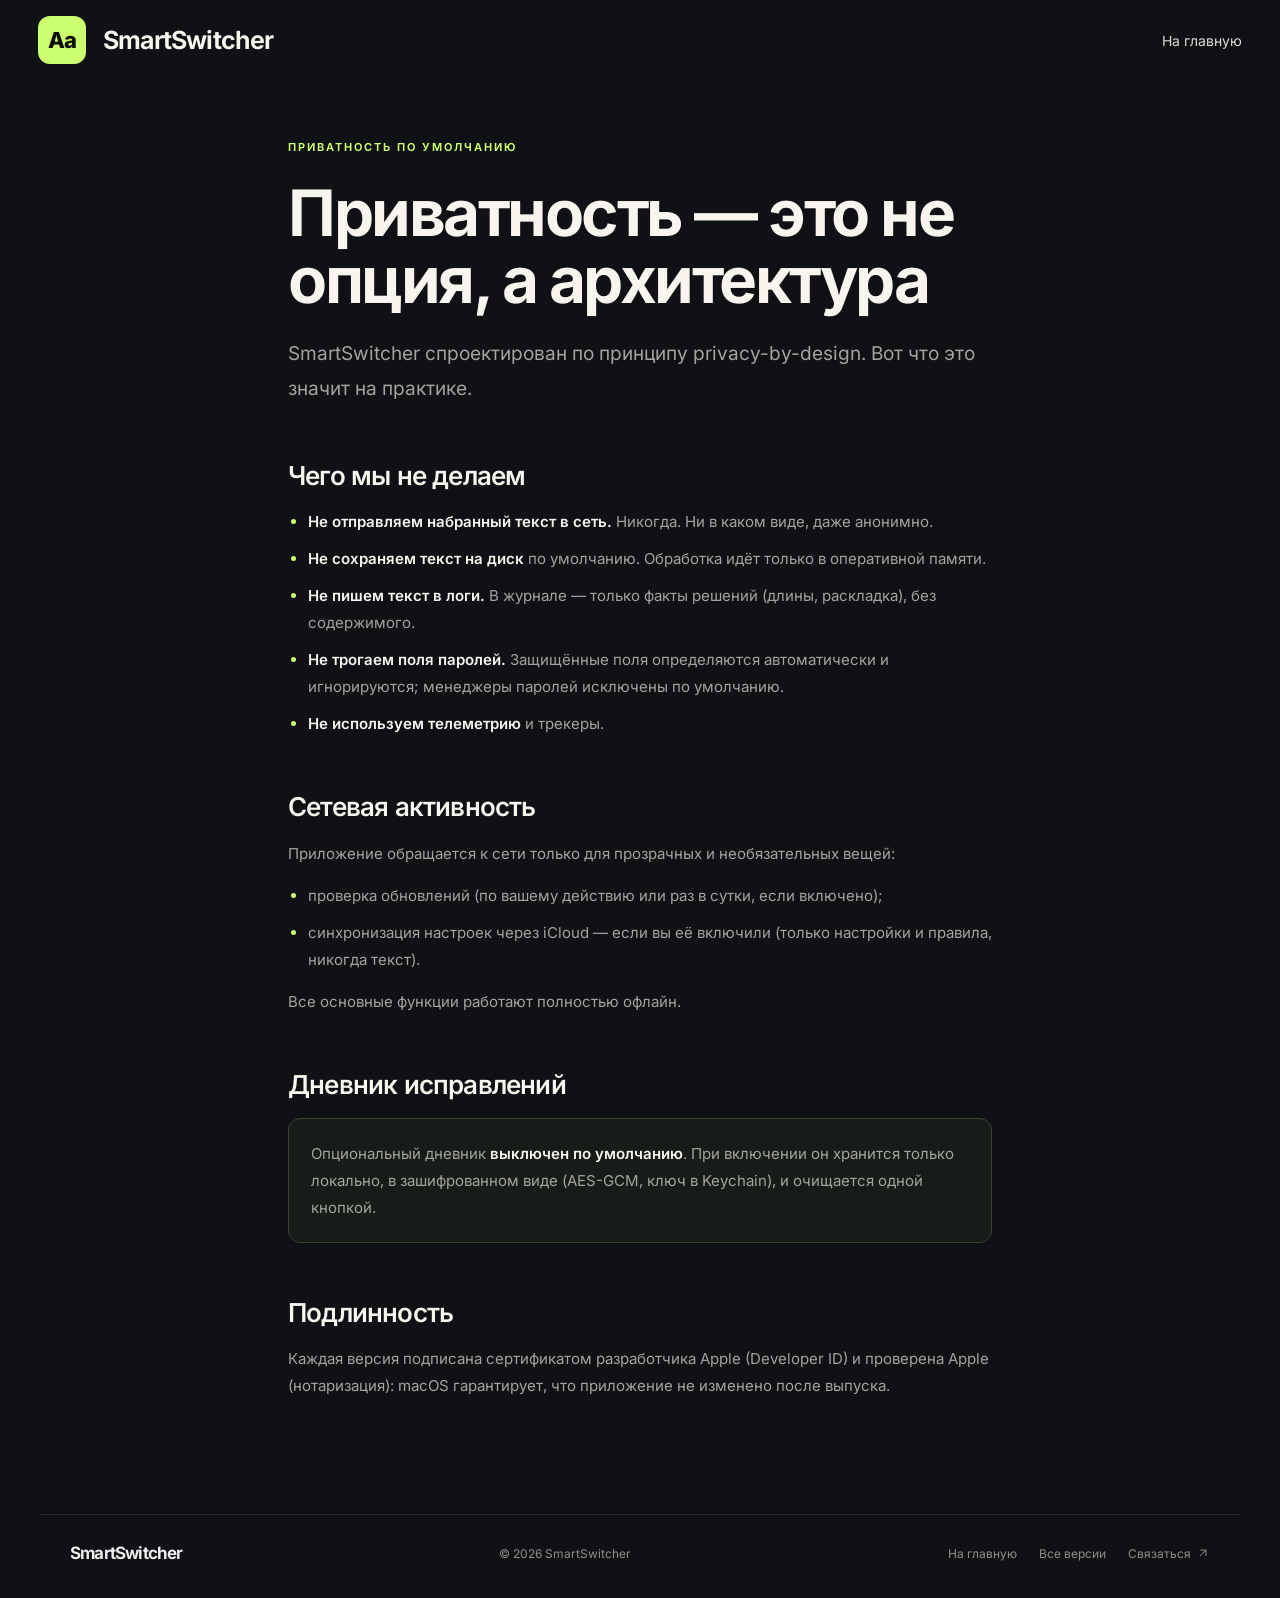
==== commit f84b5d40: "Сайт: тёмный дизайн (лайм) из нового макета Перенесён с React на статичный HTML/CSS/JS без сборки. Л" ====
--- a/privacy.html
+++ b/privacy.html
@@ -1,24 +1,23 @@
 <!DOCTYPE html>
-<html lang="ru" data-theme="light">
+<html lang="ru">
 <head>
   <meta charset="UTF-8"><meta name="viewport" content="width=device-width, initial-scale=1">
-  <meta name="theme-color" content="#fcfcfd"><meta name="description" content="Как SmartSwitcher защищает ваши данные: обработка только в памяти, набранный текст не уходит в сеть, поля паролей игнорируются.">
+  <meta name="theme-color" content="#101115">
+  <meta name="description" content="Как SmartSwitcher защищает ваши данные: обработка только в памяти, набранный текст не уходит в сеть, поля паролей игнорируются.">
   <title>Приватность — SmartSwitcher</title>
-  <link rel="icon" href="icon.svg" type="image/svg+xml"><link rel="stylesheet" href="styles.css">
-  <script>try{document.documentElement.dataset.theme=localStorage.getItem('ss-theme')||(matchMedia('(prefers-color-scheme: dark)').matches?'dark':'light')}catch(e){}</script>
+  <link rel="icon" href="icon.svg" type="image/svg+xml">
+  <link rel="stylesheet" href="styles.css">
 </head>
 <body>
 <svg class="symbols" xmlns="http://www.w3.org/2000/svg" aria-hidden="true"><defs>
-<symbol id="i-moon" viewBox="0 0 24 24"><path d="M20.5 13A8.5 8.5 0 0 1 11 3.5 8.5 8.5 0 1 0 20.5 13Z"/></symbol>
-<symbol id="i-sun" viewBox="0 0 24 24"><circle cx="12" cy="12" r="4"/><path d="M12 2v2m0 16v2M2 12h2m16 0h2M5 5l1.5 1.5m11 11L19 19M5 19l1.5-1.5m11-11L19 5"/></symbol>
+<symbol id="arrow-up-right" viewBox="0 0 24 24"><path d="M7 17 17 7M8 7h9v9"/></symbol>
 </defs></svg>
-<header class="header"><div class="nav-wrap">
-  <a class="brand" href="index.html" aria-label="SmartSwitcher — на главную"><span class="app-icon small">Аа<span>↔</span></span><span>SmartSwitcher</span></a>
-  <nav aria-label="Основная навигация"><a href="index.html#features">Возможности</a><a href="index.html#privacy">Приватность</a><a href="https://github.com/SeregaProt/SmartSwitcher-releases/releases">Версии</a></nav>
-  <div class="nav-actions"><button class="theme-toggle icon-button" aria-label="Сменить тему" title="Сменить тему"><svg class="icon moon"><use href="#i-moon"/></svg><svg class="icon sun"><use href="#i-sun"/></svg></button><a class="button small-button" href="https://github.com/SeregaProt/SmartSwitcher-releases/releases/latest/download/SmartSwitcher.dmg">Скачать<span class="download-arrow">↓</span></a></div>
-</div></header>
+<header>
+  <a href="index.html" class="brand" aria-label="SmartSwitcher — на главную"><span class="logo" aria-hidden="true">Aa</span>SmartSwitcher</a>
+  <nav style="display:flex"><a href="index.html">На главную</a></nav>
+</header>
 <main class="doc">
-  <span class="section-kicker">ПРИВАТНОСТЬ ПО УМОЛЧАНИЮ</span>
+  <div class="eyebrow">ПРИВАТНОСТЬ ПО УМОЛЧАНИЮ</div>
   <h1>Приватность — это не опция, а архитектура</h1>
   <p class="lead">SmartSwitcher спроектирован по принципу privacy-by-design. Вот что это значит на практике.</p>
 
@@ -40,18 +39,11 @@
   <p>Все основные функции работают полностью офлайн.</p>
 
   <h2>Дневник исправлений</h2>
-  <div class="note-card"><p>Опциональный дневник <strong>выключен по умолчанию</strong>. При включении он хранится только локально, в зашифрованном виде (AES-GCM, ключ в Keychain), и очищается одной кнопкой.</p></div>
+  <div class="note"><p>Опциональный дневник <strong>выключен по умолчанию</strong>. При включении он хранится только локально, в зашифрованном виде (AES-GCM, ключ в Keychain), и очищается одной кнопкой.</p></div>
 
   <h2>Подлинность</h2>
   <p>Каждая версия подписана сертификатом разработчика Apple (Developer ID) и проверена Apple (нотаризация): macOS гарантирует, что приложение не изменено после выпуска.</p>
 </main>
-<footer><div class="footer-inner"><a href="index.html" class="brand"><span class="app-icon small">Аа<span>↔</span></span><span>SmartSwitcher</span></a><span class="copyright">© 2026 SmartSwitcher</span><div class="footer-links"><a href="index.html">На главную</a><a href="https://github.com/SeregaProt/SmartSwitcher-releases/releases">Все версии</a><a href="https://github.com/SeregaProt/SmartSwitcher-releases/issues">Связаться</a></div></div></footer>
-<script>
-document.querySelector('.theme-toggle').addEventListener('click', () => {
-  const root = document.documentElement;
-  root.dataset.theme = root.dataset.theme === 'dark' ? 'light' : 'dark';
-  try { localStorage.setItem('ss-theme', root.dataset.theme); } catch {}
-});
-</script>
+<footer><a class="brand" href="index.html">SmartSwitcher</a><span>© 2026 SmartSwitcher</span><div><a href="index.html">На главную</a><a href="https://github.com/SeregaProt/SmartSwitcher-releases/releases">Все версии</a><a href="https://github.com/SeregaProt/SmartSwitcher-releases/issues">Связаться <svg class="i"><use href="#arrow-up-right"/></svg></a></div></footer>
 </body>
 </html>
--- a/styles.css
+++ b/styles.css
@@ -1,14 +1,22 @@
-@font-face{font-family:Inter;src:local('Inter');font-display:swap}
-:root{--bg:#fcfcfd;--surface:#fff;--surface-soft:#f6f6f8;--text:#232329;--muted:#777780;--line:#e9e9ee;--accent:#6953d9;--accent-soft:#efecfb;--shadow:0 24px 70px #29224912;--window:#fff;--sidebar:#f1f0f3;--ui-text:#4f4d57;color-scheme:light}
-*{box-sizing:border-box}html{scroll-behavior:smooth;scroll-padding-top:90px}body{margin:0;background:var(--bg);color:var(--text);font-family:Inter,-apple-system,BlinkMacSystemFont,'Segoe UI',Arial,sans-serif;-webkit-font-smoothing:antialiased;font-size:15px;line-height:1.5;overflow-x:hidden}button,input{font:inherit}button,a{-webkit-tap-highlight-color:transparent}button{cursor:pointer}a{color:inherit;text-decoration:none}button{color:inherit}button:focus-visible,a:focus-visible,input:focus-visible,summary:focus-visible{outline:3px solid #9e90e9;outline-offset:5px}button{border:0;background:none}h1,h2,h3,p{margin:0}h1,h2,h3{font-weight:600}button,input{border-radius:0}.symbols{position:absolute;width:0;height:0;overflow:hidden}.icon{width:20px;height:20px;fill:none;stroke:currentColor;stroke-width:1.6;stroke-linecap:round;stroke-linejoin:round;flex-shrink:0;vertical-align:middle}.icon-button{display:grid;place-items:center;width:36px;height:36px;border-radius:9px}.icon-button:hover{background:var(--surface-soft)}.section-wrap{max-width:1120px;margin:0 auto;padding-left:24px;padding-right:24px}.header{height:84px;border-bottom:1px solid var(--line);background:var(--bg)}.nav-wrap{max-width:1220px;height:100%;padding:0 32px;display:flex;align-items:center;justify-content:space-between;margin:auto}.brand{display:flex;gap:10px;align-items:center;font-size:17px;font-weight:650;letter-spacing:-.55px}.app-icon{display:inline-flex;flex-direction:column;align-items:center;justify-content:center;background:linear-gradient(160deg,#fff,#f3f0fc);border:1px solid #ded9ec;box-shadow:0 2px 2px #37214d0a,inset 0 -3px 0 #ccc6de30;color:#6953d9;line-height:1;font-weight:600;letter-spacing:-1px;flex-shrink:0}.app-icon span{font-size:.6em;letter-spacing:0;line-height:1.1}.app-icon.small{width:33px;height:33px;border-radius:9px;font-size:18px;padding-top:3px}.app-icon.large{width:82px;height:82px;border-radius:21px;font-size:39px;padding-top:6px;box-shadow:0 12px 25px #73619014,inset 0 -4px 0 #ccc6de30}.header nav{display:flex;gap:30px;font-size:13px;color:var(--muted);align-items:center}.text-button{padding:0;font-size:inherit}.header nav a:hover,.header nav button:hover,.footer-links button:hover{color:var(--accent)}.nav-actions{display:flex;align-items:center;gap:17px}.theme-toggle .icon{width:18px;height:18px}.sun{display:none}.button{display:inline-flex;align-items:center;justify-content:center;gap:8px;font-weight:550;border-radius:10px;transition:transform .2s,background .2s,box-shadow .2s;white-space:nowrap}.button:hover{transform:translateY(-2px)}.button.primary{padding:14px 22px;min-height:52px;background:var(--accent);color:#fff;box-shadow:0 4px 9px #513db322,inset 0 1px 0 #ffffff22;border:1px solid #00000008;font-size:14px;letter-spacing:-.1px}.button.primary:hover{background:#5943c8;box-shadow:0 6px 18px #5841c236}.button .apple{width:22px;height:22px}.small-button{background:var(--text);color:var(--bg);height:34px;padding:0 14px;font-size:12px;border-radius:8px}.download-arrow{font-size:17px;margin-left:5px}.hero{padding:70px 24px 0;text-align:center}.hero-copy{position:relative;z-index:1}.eyebrow{display:inline-flex;align-items:center;gap:8px;font-size:11px;letter-spacing:.3px;color:var(--muted);margin-bottom:24px;border:1px solid var(--line);border-radius:30px;padding:6px 12px;background:var(--surface)}.status-dot{width:5px;height:5px;border-radius:50%;display:inline-block;background:#7b69d3;flex-shrink:0;box-shadow:0 0 0 3px #7b69d30a}h1{font-size:clamp(48px,5.35vw,78px);line-height:1.08;letter-spacing:-4.7px;font-weight:620}h1 span{color:var(--accent)}.hero-description{font-size:16px;line-height:1.8;color:var(--muted);margin:25px auto 27px;max-width:675px;letter-spacing:-.25px}.hero-actions{display:flex;align-items:center;justify-content:center;gap:26px}.quiet-link{display:inline-flex;align-items:center;gap:6px;font-size:13px;padding:0;font-weight:500}.quiet-link .icon{width:17px;height:17px;transition:transform .2s}.quiet-link:hover .icon{transform:translateX(4px)}.trust{display:flex;align-items:center;gap:7px;justify-content:center;margin-top:18px;font-size:10px;color:var(--muted)}.trust .icon{width:13px;height:13px}.trust>span{padding:0 1px;color:#b7b5bf}.hero-demo{max-width:1010px;height:437px;margin:49px auto 0;border:1px solid #dedbe8;border-radius:16px;background:radial-gradient(ellipse at 30% 95%,#d9d0ee 0,transparent 52%),radial-gradient(ellipse at 85% 5%,#dbd8f0 0,transparent 55%),#eeecf5;position:relative;box-shadow:0 16px 65px #6c5e8110;overflow:hidden}.desktop-bar{height:31px;background:#ffffff50;display:flex;align-items:center;justify-content:space-between;padding:0 19px;border-bottom:1px solid #ffffff55;color:#4c465d;font-size:10px;backdrop-filter:blur(15px)}.desktop-bar-left,.desktop-bar-right{display:flex;align-items:center;gap:16px}.desktop-bar .icon{width:13px;height:13px}.desktop-bar b{font-weight:550}.desktop-bar-right{gap:13px}.menu-app{font-size:13px;font-weight:600;padding:1px 6px;background:#9286ac20;border-radius:4px}.layout-code{font-size:9px}.battery{display:block;width:17px;height:8px;border:1px solid currentColor;position:relative;border-radius:2px;opacity:.6}.battery:before{content:'';position:absolute;inset:1px 3px 1px 1px;background:currentColor;border-radius:.5px}.battery:after{content:'';position:absolute;width:1px;height:3px;background:currentColor;right:-3px;top:1.5px}.notes-window{position:absolute;width:770px;height:307px;left:50%;top:64px;transform:translateX(-50%);background:var(--window);display:flex;border:1px solid #4d41572b;border-radius:11px;box-shadow:0 22px 42px #41324e26,0 2px 5px #33213b10;text-align:left;overflow:hidden}.notes-sidebar{width:205px;background:var(--sidebar);border-right:1px solid var(--line);flex-shrink:0;padding:17px 11px}.traffic-lights{display:flex;gap:7px}.traffic-lights i{display:block;width:10px;height:10px;border-radius:50%;background:#ff6058;border:.5px solid #e34f47}.traffic-lights i:nth-child(2){background:#ffbd2f;border-color:#e6a821}.traffic-lights i:nth-child(3){background:#28c840;border-color:#20ae34}.notes-sidebar .traffic-lights{margin:0 3px 25px}.notes-folder{font-size:10px;color:var(--muted);padding:0 8px 7px;display:flex;justify-content:space-between}.note-preview{padding:13px 9px;border-radius:6px;border-bottom:1px solid #8e839113;display:flex;flex-direction:column;gap:3px}.note-preview b{font-size:10px;font-weight:600}.note-preview span{font-size:8px;color:var(--muted);white-space:nowrap}.note-preview.active{background:#e1dce9}.notes-main{flex:1;min-width:0}.notes-toolbar{height:44px;display:flex;justify-content:flex-end;gap:21px;align-items:center;padding:0 18px;color:#8b868f;font-size:12px}.notes-toolbar .icon{width:15px;height:15px}.note-date{text-align:center;color:#a5a1aa;font-size:9px}.note-content{padding:21px 37px}.note-content h3{font-size:21px;letter-spacing:-.6px;font-weight:650;margin-bottom:6px}.note-content>p{font-size:11px;color:var(--muted)}.typing-area{position:relative;display:inline-flex;margin-top:17px;max-width:100%}#demo-input{width:240px;max-width:100%;font-size:39px;line-height:1.3;font-weight:500;letter-spacing:-1.4px;border:0;padding:0 0 3px;background:transparent;color:var(--text);outline:0;caret-color:var(--accent);border-bottom:1px solid transparent;transition:color .25s}#demo-input:focus{border-bottom-color:#a499d73b}#demo-input.corrected{color:var(--accent)}.demo-hud{position:absolute;left:175px;bottom:-31px;display:flex;align-items:center;gap:8px;background:var(--window);border:1px solid var(--line);border-radius:8px;font-size:10px;padding:8px 10px;box-shadow:0 7px 20px #30244718;white-space:nowrap;color:var(--ui-text);transition:opacity .3s,transform .3s;opacity:0;transform:translateY(4px)}.demo-hud.visible{opacity:1;transform:none}.demo-hud .icon{width:11px;height:11px}.hud-app{border-right:1px solid var(--line);padding-right:9px;font-weight:600;color:var(--accent)}.hud-check{display:flex;align-items:center;background:var(--accent-soft);padding:2px;border-radius:50%;color:var(--accent);margin-left:2px}.input-hint{display:block;color:#a4a0ad;font-size:9px;margin-top:26px;letter-spacing:.1px}.demo-caption{position:absolute;left:0;right:0;bottom:20px;padding:0 120px;display:flex;justify-content:space-between;align-items:center;color:#797185;font-size:10px}.demo-caption>span{display:flex;align-items:center;gap:7px}.replay{font-size:10px;display:flex;align-items:center;gap:5px;color:#797185;padding:4px}.replay .icon{width:12px;height:12px}.hero-footnote{font-size:12px;margin-top:23px;color:var(--muted)}.hero-footnote span{color:var(--text)}.section-heading{text-align:center}.section-kicker{display:block;font-size:9px;font-weight:600;letter-spacing:1.8px;color:var(--muted);margin-bottom:15px}.section-heading h2{font-size:40px;line-height:1.18;letter-spacing:-1.8px}.section-heading>p{font-size:14px;color:var(--muted);margin-top:17px;letter-spacing:-.2px}.how{padding-top:108px;padding-bottom:106px}.steps{display:grid;grid-template-columns:1fr 40px 1fr 40px 1fr;align-items:start;margin:49px auto 36px;max-width:960px}.steps article{position:relative;padding:0 20px}.step-number{position:absolute;right:30px;top:4px;font-family:ui-monospace,SFMono-Regular,Consolas,monospace;font-size:11px;color:#bab7c3}.step-icon{width:26px;height:26px;color:var(--accent);margin-bottom:20px}.steps h3{font-size:15px;letter-spacing:-.3px;line-height:1.5}.steps p{font-size:12px;color:var(--muted);line-height:1.7;margin-top:9px}.step-arrow{color:#b7b3c1;margin-top:6px;font-size:19px}.example-strip{display:flex;justify-content:center;gap:37px;align-items:center;background:var(--surface-soft);border:1px solid var(--line);border-radius:11px;max-width:880px;margin:auto;padding:19px 14px}.example-strip button{display:flex;gap:15px;align-items:center;font-size:13px;padding:1px;transition:opacity .2s}.example-strip button:hover{opacity:.6}.example-strip code{font-family:ui-monospace,SFMono-Regular,Consolas,monospace;color:#9a95a4;font-size:13px}.example-strip code:last-child{color:var(--text)}.example-strip button>span{color:#aba4ba}.example-strip i{height:16px;width:1px;background:var(--line)}.features{padding-bottom:110px}.bento{display:grid;grid-template-columns:repeat(12,1fr);gap:15px;margin-top:43px}.feature-card{padding:30px;border:1px solid var(--line);border-radius:16px;background:var(--surface-soft);position:relative;overflow:hidden;min-width:0}.feature-label{display:flex;align-items:center;gap:8px;font-size:11px;color:var(--muted);font-weight:500}.feature-label .icon{width:17px;height:17px;color:#8b829d}.feature-card h3{font-size:24px;letter-spacing:-.8px;line-height:1.3;margin:19px 0 13px}.feature-card p{font-size:12px;color:var(--muted);line-height:1.8}.detector{grid-column:span 7;background:linear-gradient(120deg,var(--surface-soft) 20%,var(--accent-soft));min-height:325px}.detect-visual{display:flex;align-items:center;gap:20px;margin:26px 0 25px;font-family:ui-monospace,SFMono-Regular,Consolas,monospace}.detected-word{font-size:26px;color:#aba5bb;text-decoration:line-through;text-decoration-thickness:1px;text-decoration-color:#c4bdce}.detect-visual>.icon{color:#b1a9c5;width:22px}.correct-word{display:flex;align-items:center;gap:16px;font-size:27px;color:var(--accent);background:#b1a1ed1f;padding:6px 13px;border:1px solid #a48ae521;border-radius:8px}.correct-word .icon{width:16px;height:16px}.card-foot{display:flex;align-items:center;gap:7px;font-size:9px;color:#8a819d}.private-card{grid-column:span 5}.private-card p{position:relative;z-index:1}.privacy-orbit{width:160px;height:160px;position:absolute;border:1px solid #a49cb822;border-radius:50%;bottom:-44px;right:44px;display:grid;place-items:center}.privacy-orbit:before{content:'';position:absolute;inset:21px;border:1px solid #a49cb82b;border-radius:50%}.privacy-orbit>div{width:68px;height:68px;border:1px solid var(--line);background:var(--surface);display:grid;place-items:center;border-radius:19px;box-shadow:0 8px 25px #39284d09;transform:translateY(-4px)}.privacy-orbit .icon{width:30px;height:30px;color:#8b7ba7}.orbit-dot{position:absolute;width:5px;height:5px;background:#cec6df;border-radius:50%}.orbit-dot.one{top:31px;left:13px}.orbit-dot.two{top:18px;right:27px}.speed-card,.manual-card,.replace-card{grid-column:span 4;min-height:290px}.speed-card h3,.manual-card h3,.replace-card h3{font-size:17px;letter-spacing:-.45px;margin:0 0 11px;line-height:1.4}.speed-value{font-size:59px;letter-spacing:-3.5px;font-weight:550;margin:18px 0 6px;line-height:1.2}.speed-value>span{font-size:22px;letter-spacing:-.8px;color:var(--muted);font-weight:400}.chip{display:inline-flex;align-items:center;gap:4px;border:1px solid var(--line);border-radius:5px;padding:4px 8px;font-size:9px;color:var(--muted);margin-top:18px;background:var(--surface)}.chip .icon{width:13px;height:13px}.shift-keys{display:flex;gap:9px;height:100px;align-items:center}.shift-keys kbd{font-family:inherit;width:68px;height:62px;border:1px solid #d8d5df;background:linear-gradient(var(--surface),var(--surface-soft));border-radius:10px;box-shadow:0 4px 0 #dcd9e3,0 6px 12px #4a385b10,inset 0 1px 0 #ffffff70;font-size:24px;display:flex;flex-direction:column;padding:7px 10px;color:var(--ui-text);line-height:1.2;transform:rotate(-5deg)}.shift-keys kbd:nth-child(2){transform:rotate(4deg) translateY(1px)}.shift-keys kbd span{font-size:9px;text-align:right;margin-top:3px;letter-spacing:.3px}.replacement{display:flex;align-items:center;gap:9px;height:100px;font-size:18px;letter-spacing:-.8px}.replacement>span{background:var(--surface);border:1px solid var(--line);padding:6px 9px;border-radius:7px;color:var(--muted)}.replacement .icon{width:17px;color:#aaa2bb}.replacement b{font-weight:500;color:var(--accent)}.language-card{grid-column:span 12;display:flex;align-items:center;gap:34px;padding:26px 32px}.language-keys{display:flex;align-items:center;gap:17px}.language-keys>span{width:52px;height:52px;display:grid;place-items:center;border:1px solid var(--line);border-radius:12px;background:var(--surface);font-size:25px;font-weight:500;color:var(--accent)}.language-keys>span:last-child{color:var(--muted)}.language-keys .icon{color:#aaa2bb;width:17px}.language-card h3{font-size:18px;margin:6px 0}.language-card p{font-size:11px}.language-card .feature-label{font-size:9px;letter-spacing:.8px}.language-note{margin-left:auto;color:#a19aa9;font-size:10px;padding:7px 12px;border:1px solid var(--line);border-radius:30px;white-space:nowrap}.privacy-section{background:#24232b;color:#f6f5f9;padding:77px 24px;position:relative;overflow:hidden}.privacy-section:before{content:'';position:absolute;inset:0;background:radial-gradient(ellipse at 18% 15%,#5d477527 0,transparent 55%);pointer-events:none}.privacy-inner{max-width:1000px;margin:auto;display:grid;grid-template-columns:1.1fr 1fr;gap:90px;position:relative}.large-lock{display:grid;place-items:center;width:46px;height:46px;border-radius:12px;border:1px solid #ffffff14;background:#ffffff04;margin-bottom:24px;color:#b5a8d9;box-shadow:inset 0 1px #ffffff05}.large-lock .icon{width:24px;height:24px}.privacy-section .section-kicker{color:#8f889e;font-size:8px;letter-spacing:1.65px}.privacy-heading h2{font-size:39px;letter-spacing:-1.4px;line-height:1.2}.privacy-heading p{font-size:12px;color:#a7a1b2;margin-top:17px}.privacy-promises{padding-top:10px}.privacy-promises article{display:flex;gap:14px;padding:16px 0 18px;border-bottom:1px solid #ffffff0b}.privacy-promises article>.icon{color:#a79bc8;margin-top:5px;width:16px;height:16px}.privacy-promises h3{font-size:19px;letter-spacing:-.4px}.privacy-promises p{font-size:11px;color:#938d9e;margin-top:4px}.privacy-promises .quiet-link{margin:23px 0 0 30px;font-size:11px;color:#bdb1d9}.settings-section{padding-top:104px;padding-bottom:101px}.settings-stage{height:465px;margin-top:46px;background:radial-gradient(ellipse at 80% 90%,#e8e4f2,transparent 60%),#f3f1f7;border:1px solid var(--line);border-radius:16px;position:relative;overflow:hidden}.settings-window{display:flex;background:var(--window);width:718px;height:355px;border:1px solid #50465c33;border-radius:11px;box-shadow:0 20px 40px #4233521c,0 2px 4px #2f174d0d;position:absolute;left:67px;top:55px;overflow:hidden}.settings-sidebar{width:187px;background:var(--sidebar);border-right:1px solid var(--line);padding:16px 10px;flex-shrink:0}.settings-sidebar>.traffic-lights{margin:0 3px}.settings-brand{margin:19px 0 19px 8px;display:grid;grid-template-columns:33px auto;column-gap:9px;align-items:center}.settings-brand .app-icon{grid-row:span 2}.settings-brand b{font-size:11px;align-self:end;letter-spacing:-.2px}.settings-brand small{font-size:8px;color:var(--muted);align-self:start}.settings-tabs{display:flex;flex-direction:column;gap:3px}.settings-tabs button{display:flex;align-items:center;text-align:left;gap:8px;font-size:10px;padding:7px 8px;border-radius:5px;color:var(--ui-text)}.settings-tabs .icon{width:14px;height:14px;stroke-width:1.7;color:#8d849b}.settings-tabs button.active{background:var(--accent);color:#fff}.settings-tabs button.active .icon{color:#eee9ff}.settings-tabs button:not(.active):hover{background:#8a7aa410}.settings-panel{padding:29px 28px;flex:1;min-width:0}.settings-panel h3{font-size:17px;letter-spacing:-.5px;margin-bottom:20px}.settings-group{border:1px solid var(--line);border-radius:7px;margin-bottom:14px;overflow:hidden;background:var(--surface)}.setting-row{display:flex;justify-content:space-between;gap:14px;align-items:center;min-height:44px;border-bottom:1px solid var(--line);padding:11px 12px;font-size:10px}.setting-row:last-child{border:0}.setting-row>div>span{display:block;color:var(--muted);font-size:8px;margin-top:3px}.switch{width:29px;height:17px;padding:2px;border-radius:20px;background:#bdb9c6;flex-shrink:0;transition:background .2s;display:flex;align-items:center}.switch:before{content:'';width:13px;height:13px;border-radius:50%;background:#fff;box-shadow:0 1px 3px #0002;transition:transform .2s}.switch[aria-checked=true]{background:var(--accent)}.switch[aria-checked=true]:before{transform:translateX(12px)}.settings-foot{font-size:8px;color:var(--muted);padding:0 4px;line-height:1.8}.settings-foot .icon{width:10px;height:10px;margin-right:3px}.panel-label{font-size:8px;color:var(--muted);margin-bottom:6px;padding-left:3px}.setting-value{color:var(--muted);white-space:nowrap;font-size:9px}.shortcut{font-size:9px;color:#9c97a5;white-space:nowrap}.menubar-preview{position:absolute;right:40px;top:84px;width:249px;z-index:2;color:var(--ui-text)}.mini-menubar{display:flex;height:25px;align-items:center;justify-content:flex-end;gap:14px;padding-right:8px;font-size:9px;color:#7a728a}.mini-menubar>.icon{width:14px;height:14px}.mini-menubar button{font-weight:550;font-size:12px;height:25px;padding:1px 10px;border-radius:4px}.mini-menubar button.selected{background:#9e92b940;color:#51415f}.app-menu{background:#fbfaffeb;backdrop-filter:blur(30px);border:1px solid #80768738;border-radius:8px;padding:7px 6px;box-shadow:0 13px 27px #30213f28;font-size:10px;margin-top:4px;color:#5b5365}.app-menu[hidden]{display:none}.menu-title{display:flex;gap:7px;align-items:center;padding:7px 7px 8px}.menu-title b{font-weight:500;font-size:10px}.menu-separator{height:1px;background:#80718d1f;margin:3px 6px}.app-menu>button{display:flex;justify-content:space-between;padding:7px;width:100%;text-align:left;border-radius:4px;font-size:10px}.app-menu>button:hover{background:var(--accent);color:#fff}.app-menu>button:hover .shortcut{color:#dcd4ff}.menu-muted{font-size:9px;color:#9d94a9;padding:5px 7px}.settings-caption{text-align:center;font-size:11px;color:var(--muted);margin-top:19px}.settings-caption .icon{width:13px;height:13px;margin-right:5px}.faq{max-width:810px;padding-bottom:105px}.faq-list{margin-top:35px}.faq details{border-bottom:1px solid var(--line)}.faq summary{display:flex;justify-content:space-between;align-items:center;gap:20px;list-style:none;cursor:pointer;font-weight:500;font-size:14px;letter-spacing:-.1px;padding:22px 0}.faq summary::-webkit-details-marker{display:none}.faq summary .icon{color:var(--muted);width:16px;height:16px;transition:transform .2s}.faq details[open] summary .icon{transform:rotate(180deg)}.faq details p{font-size:13px;color:var(--muted);line-height:1.85;max-width:670px;padding:0 35px 23px 0}.final-cta{text-align:center;background:linear-gradient(var(--bg),var(--surface-soft));padding:68px 24px 78px;border-top:1px solid var(--line)}.final-cta h2{font-size:49px;letter-spacing:-2.3px;line-height:1.13;margin:25px 0 16px}.final-cta>p{color:var(--muted);font-size:15px;margin-bottom:24px}.version-note{display:block;font-size:10px;margin-top:17px;color:var(--muted)}.version-note>span{margin:0 5px;color:#aaa4b3}footer{background:var(--surface-soft);border-top:1px solid var(--line)}.footer-inner{max-width:1170px;min-height:95px;margin:auto;padding:24px;display:flex;align-items:center;gap:29px}.footer-inner .brand{font-size:12px;gap:8px;letter-spacing:-.2px}.footer-inner .app-icon{width:25px;height:25px;font-size:14px;border-radius:7px}.copyright{color:var(--muted);font-size:10px}.footer-links{display:flex;gap:24px;align-items:center;margin-left:auto}.footer-links button{font-size:10px;color:var(--muted);padding:0}dialog{width:min(460px,calc(100% - 32px));border:1px solid var(--line);border-radius:18px;background:var(--surface);color:var(--text);padding:36px;box-shadow:0 25px 100px #0003}dialog::backdrop{background:#18132555;backdrop-filter:blur(5px)}.dialog-close{position:absolute;right:10px;top:10px}.dialog-close .icon{width:18px;height:18px}#dialog-content>.icon{width:32px;height:32px;color:var(--accent);margin-bottom:18px}#dialog-content h2{font-size:25px;letter-spacing:-.8px;margin-bottom:16px;line-height:1.2}#dialog-content p{font-size:13px;line-height:1.85;color:var(--muted);margin-top:10px}#dialog-content ul{padding-left:20px;font-size:13px;color:var(--muted);line-height:1.9}.dialog-done{margin-top:25px;width:100%}.stat-demo{font-size:9px;color:var(--muted);margin-bottom:12px}.stats-grid{display:flex;gap:10px}.stat-cell{flex:1;padding:15px;background:var(--surface-soft);border:1px solid var(--line);border-radius:7px}.stat-cell b{font-size:24px;font-weight:500;display:block;color:var(--accent)}.stat-cell span{font-size:8px;color:var(--muted)}
-[data-theme=dark]{--bg:#17171b;--surface:#222228;--surface-soft:#1d1d23;--text:#efedf4;--muted:#95919f;--line:#303037;--accent:#a090ee;--accent-soft:#292439;--window:#26252c;--sidebar:#2e2c34;--ui-text:#c1bcca;color-scheme:dark}[data-theme=dark] .sun{display:block}[data-theme=dark] .moon{display:none}[data-theme=dark] .button.primary{background:#8070d8;color:#fff}[data-theme=dark] .button.primary:hover{background:#8f7ee9}[data-theme=dark] .app-icon{background:linear-gradient(160deg,#36313f,#25212e);color:#b8a8f3;border-color:#4a415c;box-shadow:inset 0 -3px #1a182b40,0 2px 2px #0002}[data-theme=dark] .hero-demo{background:radial-gradient(ellipse at 10% 100%,#493759,transparent 60%),radial-gradient(ellipse at 95% 10%,#45415c,transparent 60%),#302b3d;border-color:#484150}[data-theme=dark] .desktop-bar{background:#1f1a2c50;border-color:#ffffff0b;color:#c1b6d3}[data-theme=dark] .note-preview.active{background:#494153}[data-theme=dark] .notes-window{border-color:#7a6d8838;box-shadow:0 22px 42px #0005}[data-theme=dark] .demo-caption,[data-theme=dark] .replay{color:#a599b6}[data-theme=dark] .shift-keys kbd{border-color:#4a4557;box-shadow:0 4px #3b3647,0 6px 12px #0003,inset 0 1px #ffffff0a}[data-theme=dark] .privacy-section{background:#111115}[data-theme=dark] .settings-stage{background:radial-gradient(ellipse at 80% 90%,#393146,transparent 65%),#28242f}[data-theme=dark] .settings-window{border-color:#514858;box-shadow:0 20px 40px #0004}[data-theme=dark] .app-menu{background:#332e3bea;color:#d2c9dc;border-color:#6c607c44}[data-theme=dark] .mini-menubar{color:#b9aaca}[data-theme=dark] .mini-menubar button.selected{color:#ded3ec;background:#b69fcc33}[data-theme=dark] .privacy-orbit>div{border-color:#40384c}[data-theme=dark] .orbit-dot{background:#5f526d}
-@media(min-width:1600px){.hero{padding-top:88px}}
-@media(max-width:1100px){.notes-window{width:78%}.notes-sidebar{width:25%}.note-content{padding:21px 28px}.notes-sidebar .note-preview{padding-left:6px;padding-right:6px}.note-preview b{font-size:9px}.note-preview span{font-size:7px}.demo-caption{padding:0 11%}.settings-window{left:35px;width:73%}.menubar-preview{right:25px;width:235px}.settings-panel{padding:27px 22px}.feature-card{padding:25px}.language-card{gap:25px}.replacement{font-size:16px;gap:6px}.privacy-inner{gap:50px}}
-@media(max-width:800px){.header nav{gap:19px}.nav-wrap{padding:0 24px}.brand{font-size:15px}.nav-actions{gap:9px}h1{font-size:59px;letter-spacing:-3.5px}.hero{padding-top:55px}.hero-description{font-size:14px}.desktop-break{display:none}.hero-demo{height:380px}.notes-window{width:84%;height:270px;top:54px}.notes-sidebar{width:27%}.note-content h3{font-size:18px}.note-content{padding:17px 24px}.notes-toolbar{height:37px}.note-content>p{font-size:10px}.typing-area{margin-top:12px}#demo-input{font-size:34px;width:210px}.input-hint{font-size:8px}.demo-hud{left:140px;bottom:-24px}.demo-caption{padding:0 8%;bottom:18px;font-size:9px}.how{padding-top:85px;padding-bottom:80px}.section-heading h2{font-size:34px;letter-spacing:-1.5px}.section-heading>p{font-size:13px}.steps{grid-template-columns:1fr 22px 1fr 22px 1fr}.steps article{padding:0 8px}.step-number{right:10px}.steps h3{font-size:13px}.steps p{font-size:11px}.example-strip{gap:21px}.example-strip button{gap:10px}.example-strip code{font-size:11px}.feature-card h3{font-size:21px}.feature-card p{font-size:11px}.detector{grid-column:span 7}.private-card{grid-column:span 5}.feature-card{padding:23px}.detect-visual{gap:15px}.detected-word{font-size:20px}.correct-word{font-size:22px;gap:9px}.privacy-orbit{right:20px}.speed-card,.manual-card{grid-column:span 6}.replace-card{grid-column:span 6;min-height:265px}.language-card{grid-column:span 6;display:block;padding:23px}.language-keys{gap:10px;margin:9px 0 22px}.language-keys>span{width:38px;height:38px;font-size:20px;border-radius:9px}.language-note{display:none}.language-card h3{font-size:18px;line-height:1.4}.language-card .feature-label{font-size:11px;letter-spacing:0}.speed-card h3,.manual-card h3,.replace-card h3{font-size:17px}.replacement{font-size:20px;gap:15px}.features{padding-bottom:80px}.privacy-inner{gap:30px}.privacy-heading h2{font-size:32px}.privacy-promises h3{font-size:17px}.privacy-promises p{font-size:10px}.settings-section{padding-top:80px;padding-bottom:80px}.settings-stage{height:470px}.settings-window{width:88%;left:6%;top:35px;height:332px}.settings-sidebar{width:160px}.settings-panel{padding:26px 19px}.settings-brand{column-gap:6px;margin-left:4px}.settings-brand b{font-size:10px}.menubar-preview{top:265px;right:30px;width:223px}.settings-stage{overflow:hidden}.settings-panel h3{font-size:16px}.setting-row{font-size:9px;padding:10px}.setting-row>div>span{font-size:7px}.settings-foot{font-size:7px}.faq{padding-bottom:80px}.final-cta{padding-top:58px;padding-bottom:65px}.final-cta h2{font-size:43px}.footer-inner{gap:18px}.footer-links{gap:14px}}
-@media(max-width:600px){.section-wrap{padding-left:22px;padding-right:22px}.header{height:72px}.nav-wrap{padding:0 20px}.header nav{display:none}.brand{font-size:15px;gap:8px}.app-icon.small{width:31px;height:31px;font-size:17px}.nav-actions{gap:7px}.theme-toggle{width:30px;height:32px}.small-button{font-size:11px;height:32px;padding:0 11px}.download-arrow{margin-left:0;font-size:14px}.hero{padding:40px 20px 0}.eyebrow{font-size:9px;margin-bottom:22px;padding:5px 10px;letter-spacing:.1px;gap:7px}h1{font-size:44px;letter-spacing:-2.5px;line-height:1.1}h1 span{display:inline}.hero-description{font-size:13px;line-height:1.85;max-width:340px;margin:21px auto 24px;letter-spacing:-.15px}.hero-actions{flex-direction:column;gap:17px}.button.primary{min-height:49px;font-size:13px;padding:13px 20px}.hero-actions .quiet-link{font-size:11px}.trust{font-size:8px;line-height:1.6;column-gap:4px;row-gap:0;margin:18px auto 0;flex-wrap:wrap;max-width:315px}.trust .icon{height:11px;width:11px}.hero-demo{margin-top:29px;height:313px;border-radius:12px;text-align:left}.desktop-bar{height:26px;padding:0 11px;font-size:8px}.desktop-bar-left{gap:9px}.desktop-bar-left>span{display:none}.desktop-bar-left .icon{width:12px;height:12px}.desktop-bar-right{gap:9px}.desktop-bar-right .layout-code{display:none}.desktop-bar-right .battery{display:none}.desktop-bar-right .icon{width:12px;height:12px}.desktop-bar-right>b{font-size:8px}.menu-app{font-size:11px;padding:0 4px}.notes-window{top:47px;left:16px;right:16px;width:auto;transform:none;height:212px;border-radius:8px}.notes-sidebar{display:none}.notes-main{position:relative}.notes-main:before{content:'';position:absolute;top:14px;left:12px;width:7px;height:7px;border-radius:50%;background:#ff6058;box-shadow:12px 0 #ffbd2f,24px 0 #28c840}.notes-toolbar{height:32px;padding-right:12px;gap:14px}.notes-toolbar .icon{width:12px;height:12px}.notes-toolbar>span{font-size:10px}.note-date{font-size:7px}.note-content{padding:15px 19px}.note-content h3{font-size:16px;letter-spacing:-.6px}.note-content>p{font-size:9px}.typing-area{margin-top:12px}#demo-input{font-size:32px;width:180px;padding-bottom:0}.demo-hud{font-size:8px;gap:6px;padding:6px 7px;left:128px;bottom:-17px;border-radius:7px}.hud-app{padding-right:6px}.demo-hud .icon{width:9px;height:9px}.input-hint{font-size:7px;margin-top:18px}.demo-caption{left:0;right:0;bottom:16px;padding:0 17px;font-size:7px;gap:10px}.demo-caption>span{gap:5px}.demo-caption .status-dot{width:4px;height:4px}.replay{font-size:0;padding:3px}.replay .icon{width:13px;height:13px}.hero-footnote{font-size:10px;margin-top:18px}.how{padding-top:75px;padding-bottom:71px}.section-kicker{font-size:8px;letter-spacing:1.4px;margin-bottom:12px}.section-heading h2{font-size:30px;letter-spacing:-1.2px;line-height:1.2}.section-heading>p{font-size:12px;line-height:1.8;margin-top:13px}.steps{display:flex;flex-direction:column;margin:32px 0 29px;gap:26px}.steps article{padding:0 0 0 48px;width:100%;min-height:73px}.step-icon{position:absolute;left:0;top:4px;width:25px;height:25px;margin:0}.step-number{right:4px;top:2px;font-size:10px}.step-arrow{display:none}.steps h3{font-size:14px;line-height:1.45;letter-spacing:-.25px}.steps h3 br{display:none}.steps h3{padding-right:30px}.steps p{font-size:11px;margin-top:6px}.steps p br{display:none}.example-strip{gap:0;flex-direction:column;padding:7px 22px;border-radius:12px}.example-strip>i{width:100%;height:1px}.example-strip button{width:100%;justify-content:space-between;padding:12px 0}.example-strip code{font-size:12px;min-width:80px}.example-strip code:last-child{text-align:right}.bento{display:flex;flex-direction:column;gap:12px;margin-top:29px}.feature-card{padding:25px;border-radius:14px}.feature-label{font-size:11px}.feature-card h3{font-size:24px;margin-top:18px;margin-bottom:12px;letter-spacing:-.8px}.feature-card p{font-size:11px}.detector{min-height:320px}.detect-visual{margin:24px 0 26px;gap:16px}.detected-word{font-size:23px}.correct-word{font-size:24px;padding:6px 10px}.private-card{min-height:302px}.privacy-orbit{right:35px;bottom:-51px}.speed-card,.manual-card,.replace-card{min-height:260px}.speed-card h3,.manual-card h3,.replace-card h3{font-size:20px;margin:0 0 10px}.speed-value{margin-top:23px}.speed-card .chip{margin-top:18px}.shift-keys{height:112px;gap:11px}.shift-keys kbd{width:74px;height:64px;font-size:25px}.replacement{height:98px;font-size:24px;gap:16px}.replacement>span{padding:6px 11px}.language-card{padding:25px;min-height:255px}.language-card h3{font-size:20px;line-height:1.35;margin:11px 0 10px}.language-card .language-keys{margin:0 0 24px;gap:16px}.language-keys>span{width:47px;height:47px;font-size:24px}.language-card .feature-label{font-size:10px}.features{padding-bottom:70px}.privacy-section{padding:51px 25px 48px}.privacy-inner{display:block}.large-lock{margin-bottom:22px}.privacy-heading h2{font-size:34px;letter-spacing:-1.4px}.privacy-heading p{font-size:11px;margin-top:15px}.privacy-promises{padding-top:24px}.privacy-promises article{padding:16px 0}.privacy-promises h3{font-size:18px}.privacy-promises p{font-size:11px;margin-top:5px}.privacy-promises .quiet-link{font-size:11px;margin-top:24px}.settings-section{padding-top:70px;padding-bottom:67px}.settings-stage{margin-top:29px;height:531px;border-radius:14px}.settings-window{width:auto;left:13px;right:13px;top:25px;height:330px;flex-direction:column;border-radius:9px}.settings-sidebar{width:100%;border:0;padding:12px 10px 0;background:var(--sidebar)}.settings-sidebar>.traffic-lights{gap:5px;margin:1px 2px 10px}.settings-sidebar .traffic-lights i{width:7px;height:7px}.settings-brand{display:none}.settings-tabs{flex-direction:row;overflow-x:auto;gap:3px;padding-bottom:8px;scrollbar-width:none}.settings-tabs button{font-size:8px;padding:6px 7px;gap:5px;white-space:nowrap}.settings-tabs .icon{height:11px;width:11px}.settings-tabs button:nth-child(n+4) .icon{display:none}.settings-panel{padding:18px 15px}.settings-panel h3{font-size:14px;margin-bottom:14px}.setting-row{font-size:9px;padding:9px 10px;min-height:40px}.setting-row>div>span{font-size:7px}.settings-group{margin-bottom:11px}.settings-foot{font-size:7px}.switch{width:27px;height:16px}.switch:before{height:12px;width:12px}.switch[aria-checked=true]:before{transform:translateX(11px)}.menubar-preview{top:329px;right:21px;width:228px}.mini-menubar{gap:12px;height:24px;padding-right:4px}.mini-menubar button{height:24px}.app-menu{font-size:9px}.app-menu>button{font-size:9px;padding:6px 7px}.menu-title b{font-size:9px}.menu-muted{font-size:8px}.settings-caption{font-size:9px;max-width:300px;margin:17px auto 0;line-height:1.8}.settings-caption .icon{width:11px;height:11px}.faq{padding-bottom:70px}.faq-list{margin-top:24px}.faq summary{font-size:12px;padding:20px 0;gap:16px;line-height:1.6}.faq summary .icon{width:14px;height:14px}.faq details p{font-size:11px;padding:0 15px 19px 0;line-height:1.9}.final-cta{padding:49px 22px 53px}.app-icon.large{width:70px;height:70px;border-radius:18px;font-size:34px}.final-cta h2{font-size:36px;letter-spacing:-1.6px;line-height:1.15;margin-top:24px}.final-cta>p{font-size:12px;margin-bottom:23px}.version-note{font-size:9px;margin-top:16px}.footer-inner{flex-wrap:wrap;justify-content:space-between;padding:26px 22px;gap:19px}.footer-inner .brand{font-size:12px;gap:7px}.copyright{font-size:8px}.footer-links{margin-left:0;justify-content:flex-start;gap:25px;width:100%}.footer-links button{font-size:9px}.dialog-done{margin-top:20px}dialog{padding:30px 25px}#dialog-content h2{font-size:23px}#dialog-content p{font-size:12px}}
-@media(max-width:360px){h1{font-size:39px;letter-spacing:-2.4px}.nav-wrap{padding:0 15px}.nav-actions{gap:3px}.brand{font-size:13px}.section-wrap{padding-left:18px;padding-right:18px}.hero{padding-left:16px;padding-right:16px}.settings-stage{height:540px}.feature-card{padding:22px}.demo-hud{left:113px}.note-content h3{font-size:14px}.trust{font-size:7.5px}.hero-description{font-size:12px}}
-@media(prefers-reduced-motion:reduce){html{scroll-behavior:auto}*,*:before,*:after{animation:none!important;transition:none!important}}
-.footer-links a{font-size:10px;color:var(--muted)}.footer-links a:hover{color:var(--accent)}
-.doc{max-width:720px;margin:0 auto;padding:72px 24px 96px}.doc h1{font-size:clamp(34px,4vw,48px);letter-spacing:-2px;line-height:1.15}.doc .lead{font-size:15px;color:var(--muted);line-height:1.8;margin-top:18px}.doc h2{font-size:22px;letter-spacing:-.6px;margin:44px 0 14px}.doc p,.doc li{font-size:14px;line-height:1.85;color:var(--muted)}.doc ul{padding-left:20px;margin:0}.doc li{margin-bottom:8px}.doc strong{color:var(--text);font-weight:600}.doc .note-card{border:1px solid var(--line);background:var(--surface-soft);border-radius:14px;padding:20px 22px;margin-top:14px}
-@media(max-width:600px){.footer-links a{font-size:9px}.doc{padding:48px 22px 64px}.doc h2{font-size:19px;margin-top:34px}.doc p,.doc li{font-size:13px}}
-@media(max-width:600px){.settings-stage{height:585px}}
+@font-face{font-family:'Inter Variable';font-style:normal;font-display:swap;font-weight:100 900;src:url(assets/inter-cyrillic.woff2) format('woff2-variations');unicode-range:U+0301,U+0400-045F,U+0490-0491,U+04B0-04B1,U+2116}
+@font-face{font-family:'Inter Variable';font-style:normal;font-display:swap;font-weight:100 900;src:url(assets/inter-latin.woff2) format('woff2-variations');unicode-range:U+0000-00FF,U+0131,U+0152-0153,U+02BB-02BC,U+02C6,U+02DA,U+02DC,U+0304,U+0308,U+0329,U+2000-206F,U+20AC,U+2122,U+2191,U+2193,U+2212,U+2215,U+FEFF,U+FFFD}
+:root{font-family:'Inter Variable',Inter,-apple-system,BlinkMacSystemFont,sans-serif;color:#f7f5ed;background:#101115;color-scheme:dark;font-synthesis:none;--lime:#cbff70;--muted:#a3a49e;scroll-behavior:smooth}*{box-sizing:border-box}body{margin:0;background:#101115;overflow-x:hidden}a{color:inherit;text-decoration:none}button,input{font:inherit}button,a,input,summary{-webkit-tap-highlight-color:transparent}button{cursor:pointer;background:none;border:0}a,button,summary{touch-action:manipulation}a:focus-visible,button:focus-visible,summary:focus-visible,input:focus-visible{outline:2px solid var(--lime);outline-offset:6px}button{color:inherit}
+.symbols{position:absolute;width:0;height:0;overflow:hidden}.i{width:1em;height:1em;fill:none;stroke:currentColor;stroke-width:1.7;stroke-linecap:round;stroke-linejoin:round;flex:none}.i.fill{fill:currentColor;stroke:none}
+.logo{display:grid;place-items:center;width:48px;height:48px;border-radius:12px;background:var(--lime);color:#0d0f0a;font-weight:800;font-size:22px;letter-spacing:-1px;line-height:1;flex:none}
+header{max-width:1260px;margin:auto;height:98px;display:flex;align-items:center;justify-content:space-between;padding:0 28px;position:relative}.brand{display:flex;gap:17px;align-items:center;font-weight:680;font-size:25px;letter-spacing:-.8px}nav{display:flex;gap:35px;align-items:center;font-size:14px;color:#dddcd4}nav a,footer a{display:flex;gap:5px;align-items:center}nav a:hover,footer a:hover{color:var(--lime)}nav .i{width:14px;height:14px}.menu{display:none}.menu .i{width:24px;height:24px}.menu .close{display:none}.menu[aria-expanded=true] .open{display:none}.menu[aria-expanded=true] .close{display:block}
+.hero{text-align:center;padding-top:22px;overflow:hidden}h1{font-size:clamp(64px,7.6vw,110px);line-height:.99;letter-spacing:-6px;font-weight:680;margin:0 20px 27px}.lead{font-size:24px;line-height:1.5;color:#b5b6ad;margin:0 20px 28px}.download{display:inline-flex;align-items:center;justify-content:center;gap:13px;background:var(--lime);color:#111408;padding:18px 30px;border-radius:12px;font-weight:660;font-size:22px;transition:transform .2s,background .2s;min-height:60px}.download .i{width:29px;height:29px}.download:hover{background:#ddffa3;transform:translateY(-2px)}.meta{display:block;color:var(--muted);font-size:14px;margin:14px 0 0}
+.demo{max-width:1180px;margin:35px auto 0;position:relative;min-height:430px;padding:0 25px}.menubar{position:relative;z-index:2;height:36px;border:1px solid #3b4132;border-radius:20px 20px 0 0;background:#181c18;box-shadow:0 -8px 45px #c4ff7025;display:flex;justify-content:space-between;padding:0 23px;align-items:center;font-size:11px;color:#d2d5cc}.menubar>div{display:flex;gap:22px;align-items:center}.menubar .i{width:16px;height:16px}.menubar .app{font-weight:700;color:var(--lime)}.editor{position:relative;z-index:2;padding:35px 20px 0}.conversion{display:flex;justify-content:center;align-items:center;gap:27px}.conversion input{min-width:0;width:340px;background:transparent;color:#8e9289;font-size:68px;font-weight:400;text-align:right;letter-spacing:2px;border:0;padding:8px 0;outline-offset:2px}.conversion output{font-size:100px;font-weight:650;letter-spacing:-5px;display:flex;align-items:center;max-width:60%;overflow-wrap:anywhere;line-height:1.2}.convert-arrow{color:#92998c;flex:none;width:40px;height:40px;stroke-width:1.2}.caret{display:inline-block;width:3px;height:80px;background:var(--lime);margin-left:9px;box-shadow:0 0 15px #c9ff7080;flex:none;animation:blink 1.1s steps(1) infinite}@keyframes blink{50%{opacity:0}}.language{margin:15px auto 0;display:inline-flex;align-items:center;gap:15px;padding:7px 18px;border:1px solid #555d43;background:#252a2080;border-radius:22px;color:#a4a99d;font-size:14px}.language .i{width:16px;height:16px}.language strong,.language .i:last-child{color:var(--lime)}.keyboard{width:100%;height:280px;object-fit:cover;object-position:center;display:block;margin-top:-20px}.demo-tools{position:relative;z-index:3;display:flex;gap:8px;justify-content:center;align-items:center;margin-top:-25px;font-size:12px;color:#9b9f94}.demo-tools button{padding:6px 10px;background:#191c16;border:1px solid #343b2c;border-radius:6px}.demo-tools button:hover,.demo-tools button[aria-pressed=true]{border-color:#8aa84f;color:var(--lime)}.demo-tools .undo{padding:6px;display:flex}.demo-tools .undo .i{width:17px;height:17px}.undone{color:#9ea295}
+.proof{max-width:1180px;margin:38px auto 0;display:grid;grid-template-columns:repeat(3,1fr);font-size:19px;font-weight:600;padding:0 24px 65px}.proof span+span{border-left:1px solid #454740}
+.section{max-width:1200px;margin:auto;padding:105px 30px;border-top:1px solid #292b29;scroll-margin-top:25px}.eyebrow{font-size:11px;font-weight:650;letter-spacing:2px;color:var(--lime);margin-bottom:25px}h2{font-size:48px;line-height:1.1;font-weight:580;letter-spacing:-2px;margin:0}h2 span{color:#7d8077}.section-head{display:flex;align-items:flex-end;justify-content:space-between;gap:20px}.section-head p{color:var(--muted);font-size:15px;line-height:1.7;margin:0}h3{font-size:20px;line-height:1.3;font-weight:570;margin:0 0 14px}.feature-grid{display:grid;grid-template-columns:repeat(3,1fr);margin-top:60px;gap:40px}.feature-grid article>.i{color:var(--lime);width:28px;height:28px;margin-bottom:25px}.feature-grid p,.privacy p{color:var(--muted);font-size:15px;line-height:1.8;margin:0;max-width:340px}.sample{display:flex;gap:14px;align-items:center;margin-top:30px;font-size:23px;color:#7d8377}.sample .i{width:20px;height:20px}.sample strong{color:var(--lime);font-weight:500}.keys{gap:9px}kbd{font-family:inherit;font-size:15px;padding:10px 14px;border:1px solid #3a3e34;border-radius:7px;color:#ddd}
+.privacy{display:grid;grid-template-columns:1fr 1fr;gap:90px}.privacy-title>.i{width:45px;height:45px;color:var(--lime);margin-bottom:28px;stroke-width:1.2}.privacy-title p{margin:22px 0}.text-link{display:inline-flex;gap:10px;align-items:center;color:#d3d8c8;font-size:13px}.text-link:hover{color:var(--lime)}.text-link .i{width:16px;height:16px}.privacy-list{padding-top:30px}.privacy-list article{display:flex;gap:28px;padding:28px 0;border-bottom:1px solid #2c3027}.privacy-list article>span{font-size:12px;color:#6e8061;padding-top:5px}.privacy-list article:last-child{border-bottom:0}.privacy-list h3{font-size:19px;margin-bottom:10px}
+.faq{display:grid;grid-template-columns:1fr 1.4fr;gap:70px}details{border-bottom:1px solid #31342d}summary{display:flex;align-items:center;justify-content:space-between;gap:15px;cursor:pointer;list-style:none;font-size:16px;padding:25px 0}summary::-webkit-details-marker{display:none}summary .i{flex:none;width:20px;height:20px;color:#9fbd74;transition:transform .2s}details[open] summary .i{transform:rotate(45deg)}details p{font-size:14px;line-height:1.8;color:var(--muted);margin:0;padding:0 35px 24px 0}
+.closing{text-align:center;padding:80px 24px 110px;border-top:1px solid #292b29;max-width:1140px;margin:auto}.closing>.logo{width:60px;height:60px;font-size:28px;border-radius:15px;margin:0 auto 25px}.closing h2{font-size:48px}.closing p{color:var(--muted);margin:20px 0 30px;font-size:17px}
+footer{max-width:1200px;margin:auto;display:flex;justify-content:space-between;align-items:center;padding:28px 30px 35px;border-top:1px solid #292b29;gap:20px;color:#8c9086;font-size:12px}footer .brand{font-size:17px;color:#eee}footer>div{display:flex;gap:22px}footer .i{width:14px;height:14px}.skip{position:absolute;top:-60px;left:20px;background:var(--lime);color:#111;z-index:9;padding:10px}.skip:focus{top:10px}
+.doc{max-width:760px;margin:0 auto;padding:60px 28px 100px}.doc h1{font-size:clamp(40px,5vw,64px);letter-spacing:-2.5px;line-height:1.05;margin:0 0 24px}.doc .lead{margin:0;font-size:19px}.doc h2{font-size:26px;letter-spacing:-.8px;margin:56px 0 18px}.doc p,.doc li{font-size:15px;line-height:1.8;color:var(--muted)}.doc ul{padding-left:20px;margin:0}.doc li{margin-bottom:10px}.doc li::marker{color:var(--lime)}.doc strong{color:#f7f5ed;font-weight:600}.doc .note{border:1px solid #3a4230;background:#181c18;border-radius:12px;padding:6px 22px;margin-top:8px}
+@media(min-width:1400px){.hero{padding-top:30px}.demo{margin-top:38px}}
+@media(max-width:800px){header{height:80px}.brand{font-size:21px}.brand .logo{width:38px;height:38px;font-size:17px;border-radius:10px}nav{gap:20px;font-size:12px}h1{font-size:76px;letter-spacing:-4px}.lead{font-size:19px}.conversion input{font-size:44px;width:230px}.conversion output{font-size:66px;letter-spacing:-3px}.caret{height:55px}.keyboard{height:210px}.proof{font-size:14px;gap:12px;padding-bottom:45px}.section{padding:65px 25px}.section-head{display:block}.section-head p{margin-top:22px}.feature-grid{gap:25px}.feature-grid h3{font-size:17px}.feature-grid p{font-size:13px}.sample{font-size:18px;gap:7px}.privacy{gap:35px}.faq{gap:35px}h2,.closing h2{font-size:38px}.keys{flex-wrap:wrap}}
+@media(max-width:560px){header{padding:0 22px}.brand{font-size:19px;gap:10px}.brand .logo{height:34px;width:34px;font-size:15px;border-radius:9px}.menu{display:flex;padding:8px}nav{display:none;position:absolute;right:20px;top:70px;z-index:10;background:#20241c;border:1px solid #3a4230;border-radius:12px;padding:20px;min-width:180px}nav.open{display:flex;flex-direction:column;align-items:flex-start;font-size:15px}.hero{padding-top:35px}h1{font-size:57px;letter-spacing:-3px;line-height:1.04;margin-bottom:22px}.lead{font-size:16px;max-width:280px;margin:0 auto 25px}.download{font-size:17px;padding:15px 24px;min-height:54px;gap:9px}.download .i{width:23px;height:23px}.meta{font-size:12px}.demo{margin-top:36px;padding:0 12px;min-height:290px}.menubar{font-size:9px;padding:0 14px;height:29px;border-radius:12px 12px 0 0}.menubar>div{gap:12px}.menubar>div:first-child span{display:none}.menubar>div:last-child .i{display:none}.editor{padding:24px 5px 0}.conversion{gap:10px}.conversion input{width:122px;font-size:30px;letter-spacing:0}.conversion output{font-size:43px;letter-spacing:-2px;max-width:52%}.convert-arrow{width:24px;height:24px}.caret{height:38px;margin-left:4px}.language{font-size:10px;gap:10px;padding:5px 13px;margin-top:12px}.language .i{width:12px;height:12px}.keyboard{height:160px;margin-top:-5px}.demo-tools{font-size:10px;gap:5px;margin-top:-10px}.demo-tools button{padding:6px 8px}.proof{margin-top:25px;grid-template-columns:1fr;gap:16px;font-size:14px;padding-bottom:45px;text-align:center}.proof span+span{border:0}.section{padding:55px 24px}.eyebrow{font-size:9px;letter-spacing:1.4px;margin-bottom:20px}h2,.closing h2{font-size:36px;letter-spacing:-1.5px}.section-head p{font-size:14px}.feature-grid{grid-template-columns:1fr;gap:30px;margin-top:38px}.feature-grid article{border-bottom:1px solid #292d24;padding-bottom:28px}.feature-grid article:last-child{border:0;padding-bottom:0}.feature-grid article>.i{margin-bottom:16px}.feature-grid h3{font-size:20px}.feature-grid p{font-size:14px}.sample{margin-top:20px;font-size:22px}.privacy,.faq{grid-template-columns:1fr;gap:30px}.privacy-list{padding-top:0}.privacy-list article{padding:23px 0}.privacy-title>.i{width:35px;height:35px}.privacy p{font-size:14px}.faq h2 br{display:none}summary{font-size:15px;padding:22px 0}.closing{padding:60px 22px}.closing h2{max-width:300px;margin:auto}.closing p{font-size:14px;max-width:280px;margin:20px auto 28px}footer{padding:26px 24px;flex-wrap:wrap;font-size:11px}footer>div{width:100%;margin-top:6px}.doc{padding:40px 22px 70px}.doc h2{font-size:22px;margin-top:42px}.doc p,.doc li{font-size:14px}}
+@media(prefers-reduced-motion:reduce){:root{scroll-behavior:auto}*{transition:none!important;animation:none!important}}
+@media(min-width:801px){header{height:80px}.hero{padding-top:0}h1{font-size:clamp(74px,6.4vw,94px);line-height:1;letter-spacing:-4.5px;margin-bottom:20px}.lead{margin-bottom:20px}.hero>.download{padding:17px 38px}.demo{margin-top:32px;height:400px;min-height:400px}.keyboard{position:absolute;left:25px;top:35px;width:calc(100% - 50px);height:365px;margin:0;object-fit:cover;mix-blend-mode:lighten;z-index:0}.editor{padding-top:38px}.demo-tools{position:absolute;left:0;right:0;bottom:-8px;margin:0}.proof{margin-top:30px;padding-bottom:55px;font-size:22px}}
+@media(max-width:800px){.demo{height:340px;min-height:340px}.keyboard{position:absolute;left:25px;top:30px;width:calc(100% - 50px);height:290px;object-fit:cover;mix-blend-mode:lighten;margin:0;z-index:0}.demo-tools{position:absolute;left:0;right:0;bottom:0;margin:0}}
+@media(max-width:560px){.demo{height:285px;min-height:285px}.keyboard{left:12px;top:28px;width:calc(100% - 24px);height:242px}h1{font-size:clamp(40px,12vw,48px);letter-spacing:-2.5px}.demo-tools{bottom:-7px}.demo-tools button{min-height:36px}.demo-tools .undo{min-width:36px;justify-content:center}}
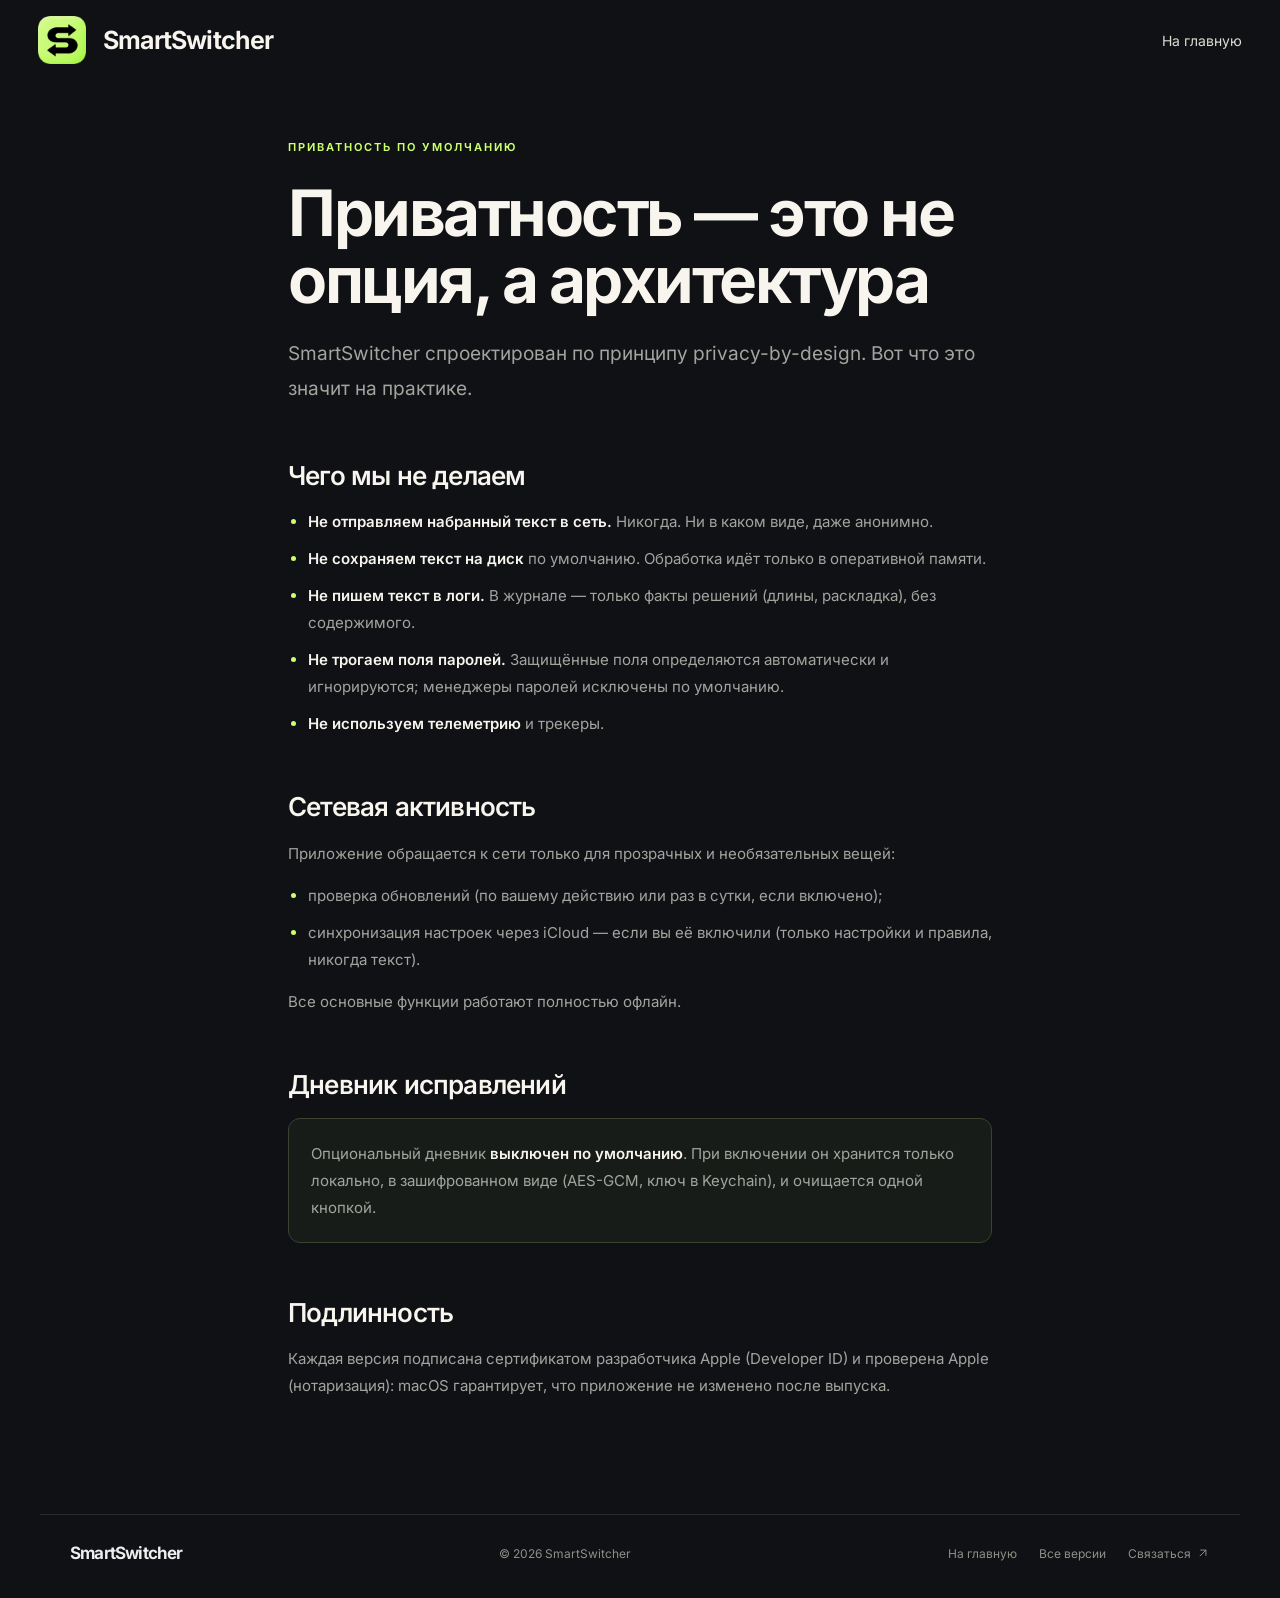
==== commit 5252e0a8: "Сайт: новая иконка (S со стрелками) Логотип, favicon и apple-touch-icon из финальной иконки; строка " ====
--- a/privacy.html
+++ b/privacy.html
@@ -5,7 +5,7 @@
   <meta name="theme-color" content="#101115">
   <meta name="description" content="Как SmartSwitcher защищает ваши данные: обработка только в памяти, набранный текст не уходит в сеть, поля паролей игнорируются.">
   <title>Приватность — SmartSwitcher</title>
-  <link rel="icon" href="icon.svg" type="image/svg+xml">
+  <link rel="icon" href="assets/favicon-32.png" sizes="32x32" type="image/png"><link rel="icon" href="assets/favicon-64.png" sizes="64x64" type="image/png"><link rel="apple-touch-icon" href="assets/apple-touch-icon.png">
   <link rel="stylesheet" href="styles.css">
 </head>
 <body>
@@ -13,7 +13,7 @@
 <symbol id="arrow-up-right" viewBox="0 0 24 24"><path d="M7 17 17 7M8 7h9v9"/></symbol>
 </defs></svg>
 <header>
-  <a href="index.html" class="brand" aria-label="SmartSwitcher — на главную"><span class="logo" aria-hidden="true">Aa</span>SmartSwitcher</a>
+  <a href="index.html" class="brand" aria-label="SmartSwitcher — на главную"><img class="logo" src="assets/logo.png" alt="" width="48" height="48">SmartSwitcher</a>
   <nav style="display:flex"><a href="index.html">На главную</a></nav>
 </header>
 <main class="doc">
--- a/styles.css
+++ b/styles.css
@@ -2,7 +2,7 @@
 @font-face{font-family:'Inter Variable';font-style:normal;font-display:swap;font-weight:100 900;src:url(assets/inter-latin.woff2) format('woff2-variations');unicode-range:U+0000-00FF,U+0131,U+0152-0153,U+02BB-02BC,U+02C6,U+02DA,U+02DC,U+0304,U+0308,U+0329,U+2000-206F,U+20AC,U+2122,U+2191,U+2193,U+2212,U+2215,U+FEFF,U+FFFD}
 :root{font-family:'Inter Variable',Inter,-apple-system,BlinkMacSystemFont,sans-serif;color:#f7f5ed;background:#101115;color-scheme:dark;font-synthesis:none;--lime:#cbff70;--muted:#a3a49e;scroll-behavior:smooth}*{box-sizing:border-box}body{margin:0;background:#101115;overflow-x:hidden}a{color:inherit;text-decoration:none}button,input{font:inherit}button,a,input,summary{-webkit-tap-highlight-color:transparent}button{cursor:pointer;background:none;border:0}a,button,summary{touch-action:manipulation}a:focus-visible,button:focus-visible,summary:focus-visible,input:focus-visible{outline:2px solid var(--lime);outline-offset:6px}button{color:inherit}
 .symbols{position:absolute;width:0;height:0;overflow:hidden}.i{width:1em;height:1em;fill:none;stroke:currentColor;stroke-width:1.7;stroke-linecap:round;stroke-linejoin:round;flex:none}.i.fill{fill:currentColor;stroke:none}
-.logo{display:grid;place-items:center;width:48px;height:48px;border-radius:12px;background:var(--lime);color:#0d0f0a;font-weight:800;font-size:22px;letter-spacing:-1px;line-height:1;flex:none}
+.logo{display:block;width:48px;height:48px;flex:none}
 header{max-width:1260px;margin:auto;height:98px;display:flex;align-items:center;justify-content:space-between;padding:0 28px;position:relative}.brand{display:flex;gap:17px;align-items:center;font-weight:680;font-size:25px;letter-spacing:-.8px}nav{display:flex;gap:35px;align-items:center;font-size:14px;color:#dddcd4}nav a,footer a{display:flex;gap:5px;align-items:center}nav a:hover,footer a:hover{color:var(--lime)}nav .i{width:14px;height:14px}.menu{display:none}.menu .i{width:24px;height:24px}.menu .close{display:none}.menu[aria-expanded=true] .open{display:none}.menu[aria-expanded=true] .close{display:block}
 .hero{text-align:center;padding-top:22px;overflow:hidden}h1{font-size:clamp(64px,7.6vw,110px);line-height:.99;letter-spacing:-6px;font-weight:680;margin:0 20px 27px}.lead{font-size:24px;line-height:1.5;color:#b5b6ad;margin:0 20px 28px}.download{display:inline-flex;align-items:center;justify-content:center;gap:13px;background:var(--lime);color:#111408;padding:18px 30px;border-radius:12px;font-weight:660;font-size:22px;transition:transform .2s,background .2s;min-height:60px}.download .i{width:29px;height:29px}.download:hover{background:#ddffa3;transform:translateY(-2px)}.meta{display:block;color:var(--muted);font-size:14px;margin:14px 0 0}
 .demo{max-width:1180px;margin:35px auto 0;position:relative;min-height:430px;padding:0 25px}.menubar{position:relative;z-index:2;height:36px;border:1px solid #3b4132;border-radius:20px 20px 0 0;background:#181c18;box-shadow:0 -8px 45px #c4ff7025;display:flex;justify-content:space-between;padding:0 23px;align-items:center;font-size:11px;color:#d2d5cc}.menubar>div{display:flex;gap:22px;align-items:center}.menubar .i{width:16px;height:16px}.menubar .app{font-weight:700;color:var(--lime)}.editor{position:relative;z-index:2;padding:35px 20px 0}.conversion{display:flex;justify-content:center;align-items:center;gap:27px}.conversion input{min-width:0;width:340px;background:transparent;color:#8e9289;font-size:68px;font-weight:400;text-align:right;letter-spacing:2px;border:0;padding:8px 0;outline-offset:2px}.conversion output{font-size:100px;font-weight:650;letter-spacing:-5px;display:flex;align-items:center;max-width:60%;overflow-wrap:anywhere;line-height:1.2}.convert-arrow{color:#92998c;flex:none;width:40px;height:40px;stroke-width:1.2}.caret{display:inline-block;width:3px;height:80px;background:var(--lime);margin-left:9px;box-shadow:0 0 15px #c9ff7080;flex:none;animation:blink 1.1s steps(1) infinite}@keyframes blink{50%{opacity:0}}.language{margin:15px auto 0;display:inline-flex;align-items:center;gap:15px;padding:7px 18px;border:1px solid #555d43;background:#252a2080;border-radius:22px;color:#a4a99d;font-size:14px}.language .i{width:16px;height:16px}.language strong,.language .i:last-child{color:var(--lime)}.keyboard{width:100%;height:280px;object-fit:cover;object-position:center;display:block;margin-top:-20px}.demo-tools{position:relative;z-index:3;display:flex;gap:8px;justify-content:center;align-items:center;margin-top:-25px;font-size:12px;color:#9b9f94}.demo-tools button{padding:6px 10px;background:#191c16;border:1px solid #343b2c;border-radius:6px}.demo-tools button:hover,.demo-tools button[aria-pressed=true]{border-color:#8aa84f;color:var(--lime)}.demo-tools .undo{padding:6px;display:flex}.demo-tools .undo .i{width:17px;height:17px}.undone{color:#9ea295}
